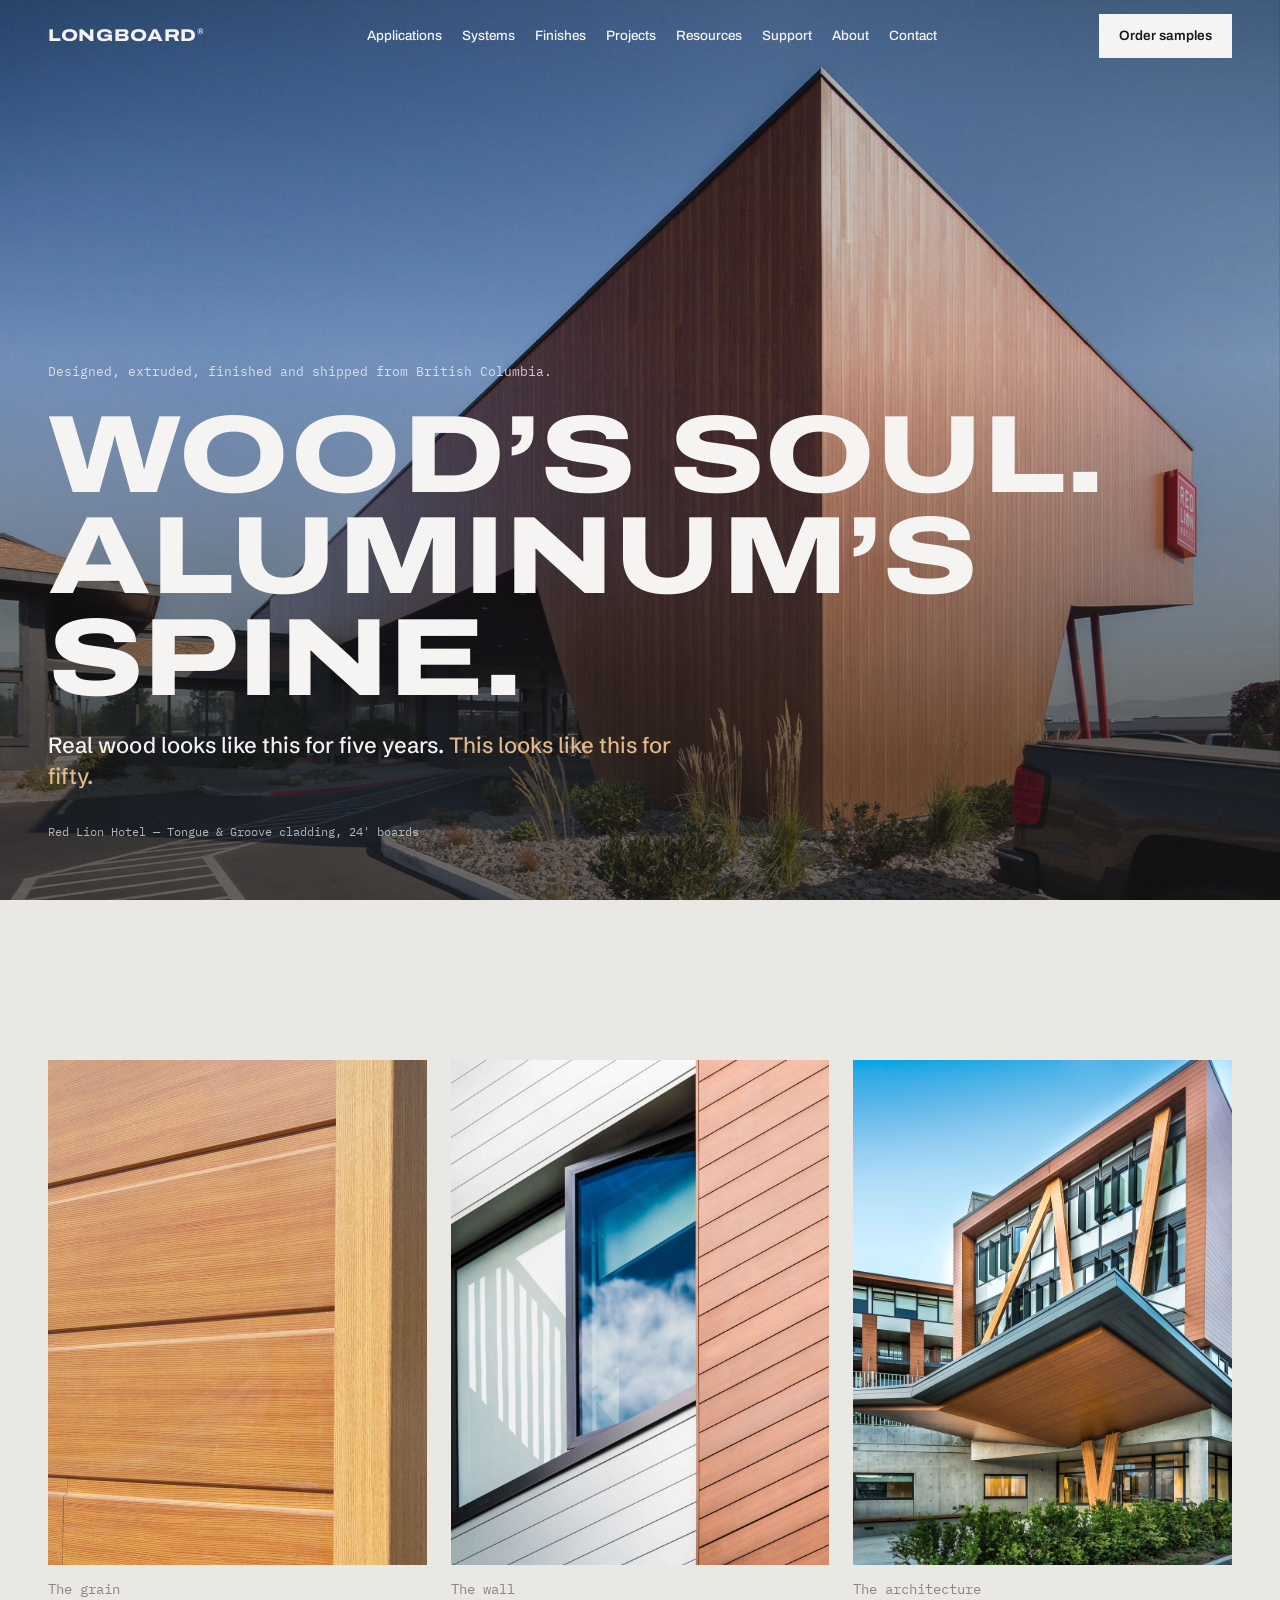
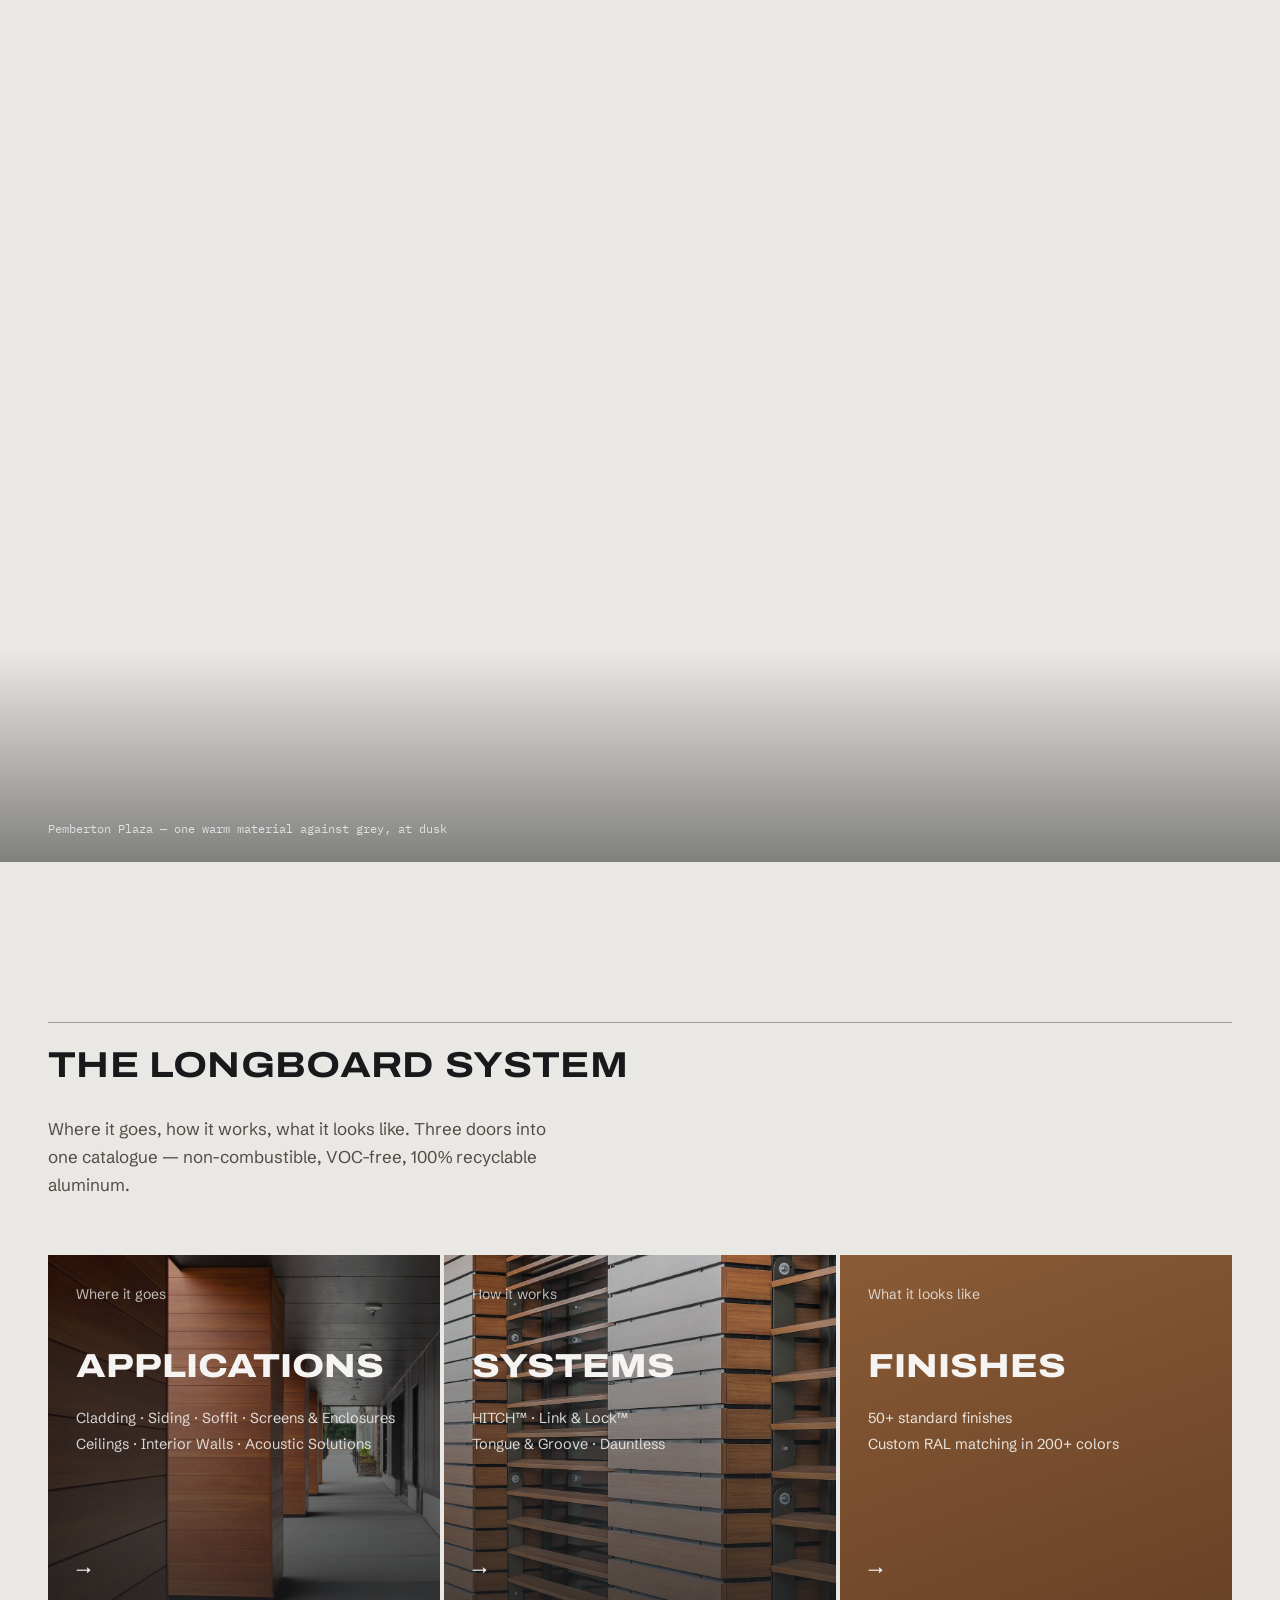
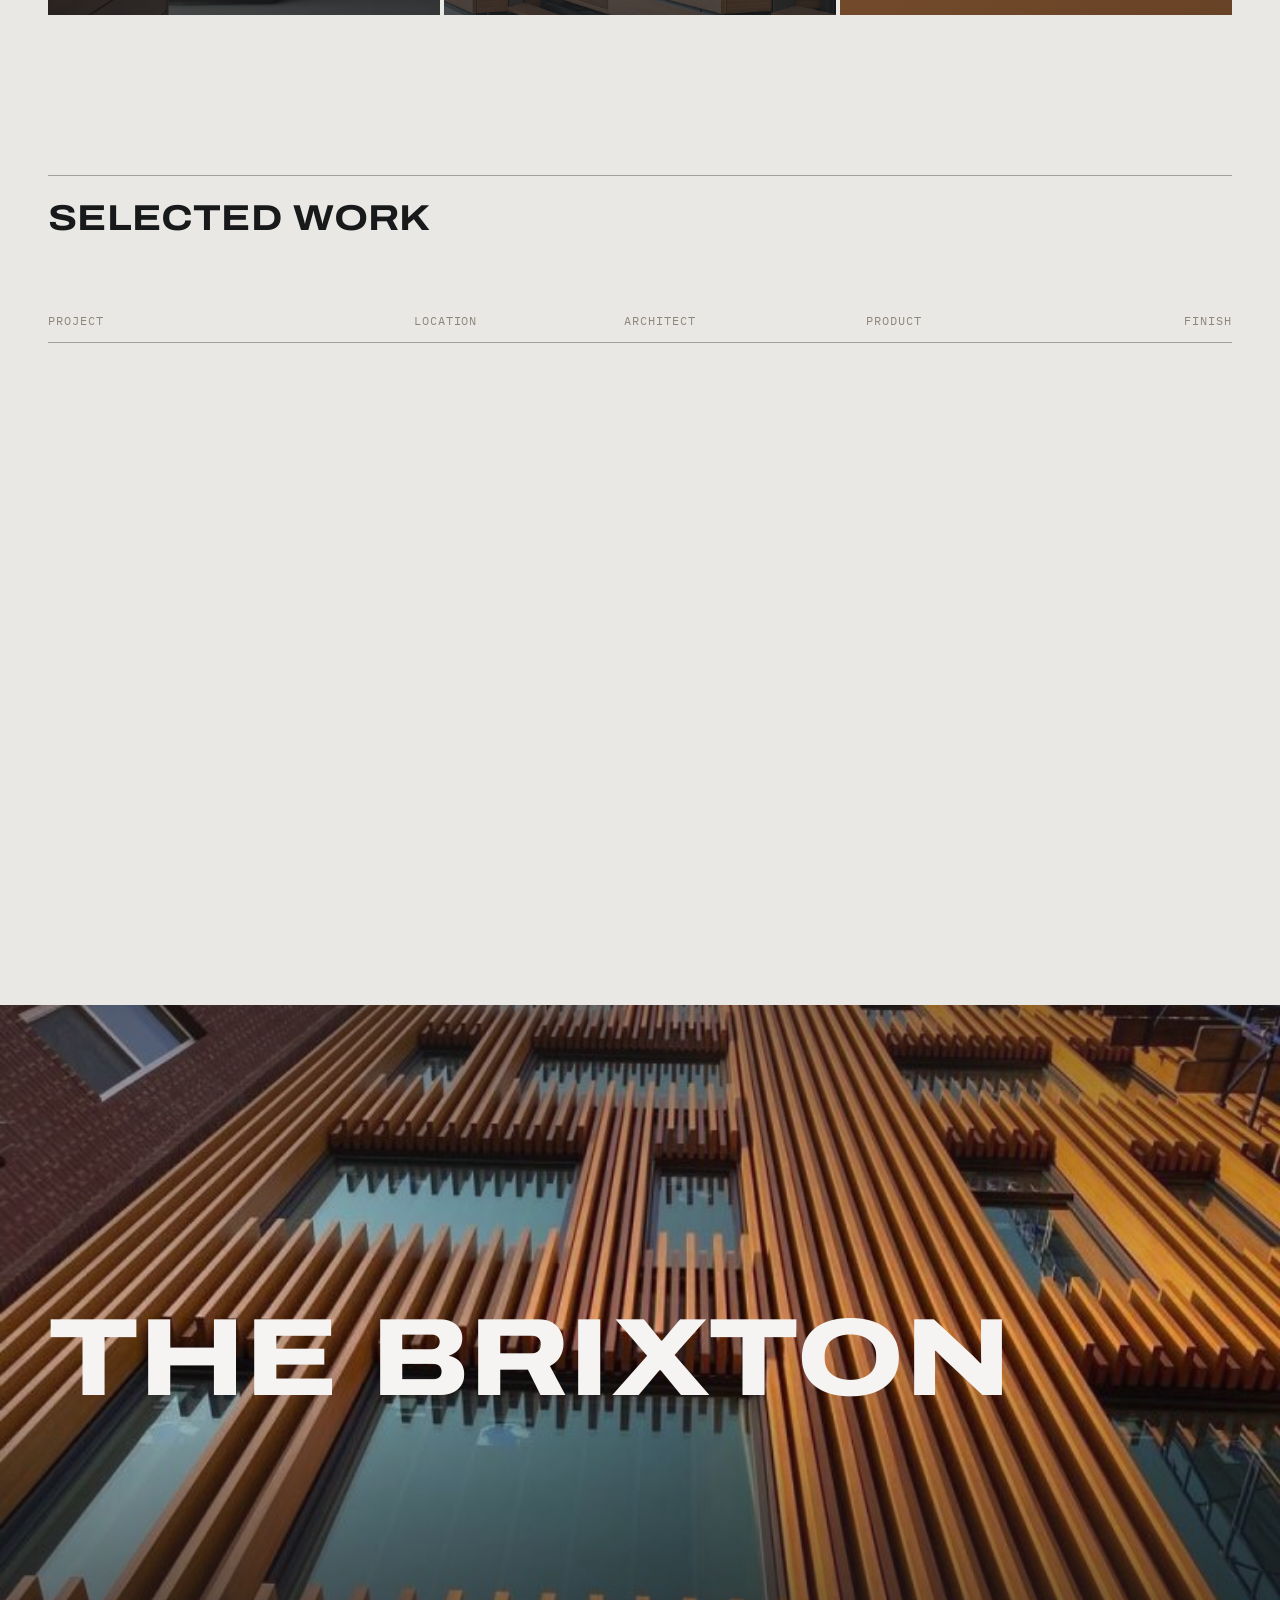
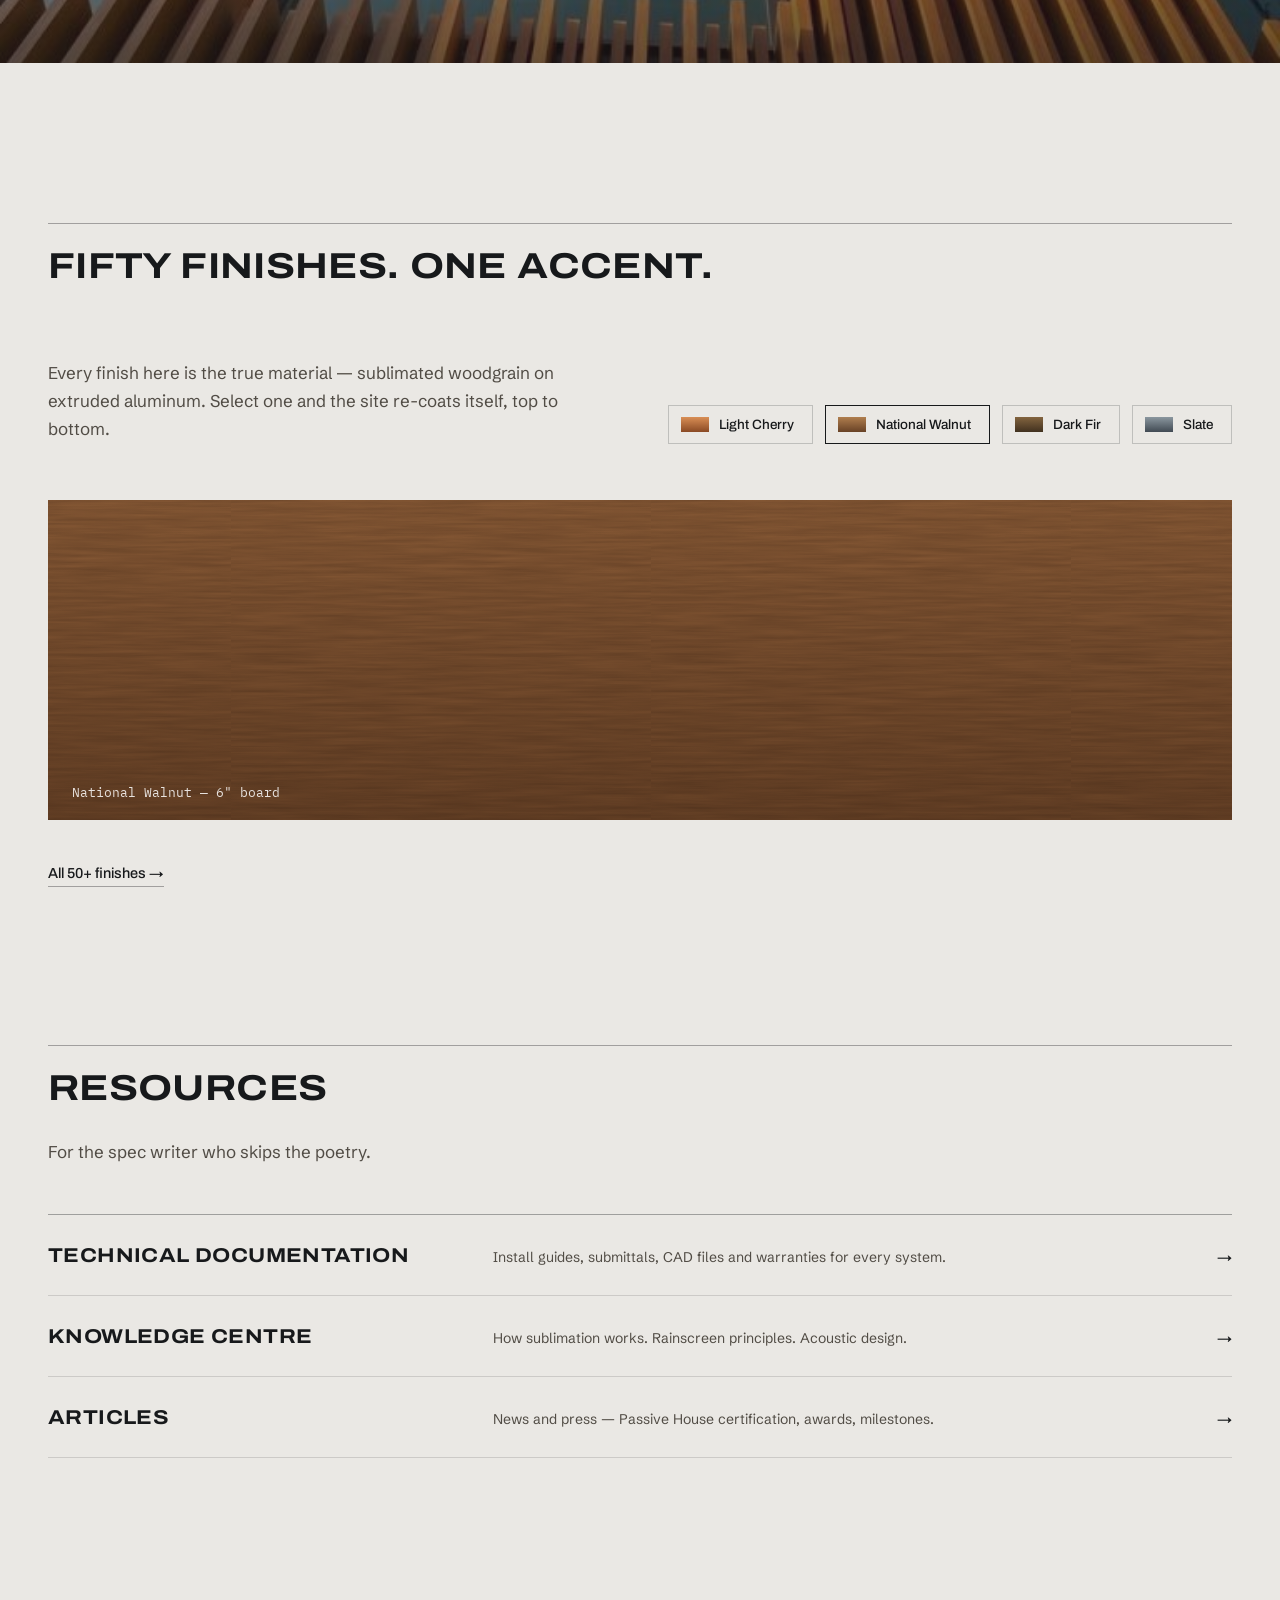
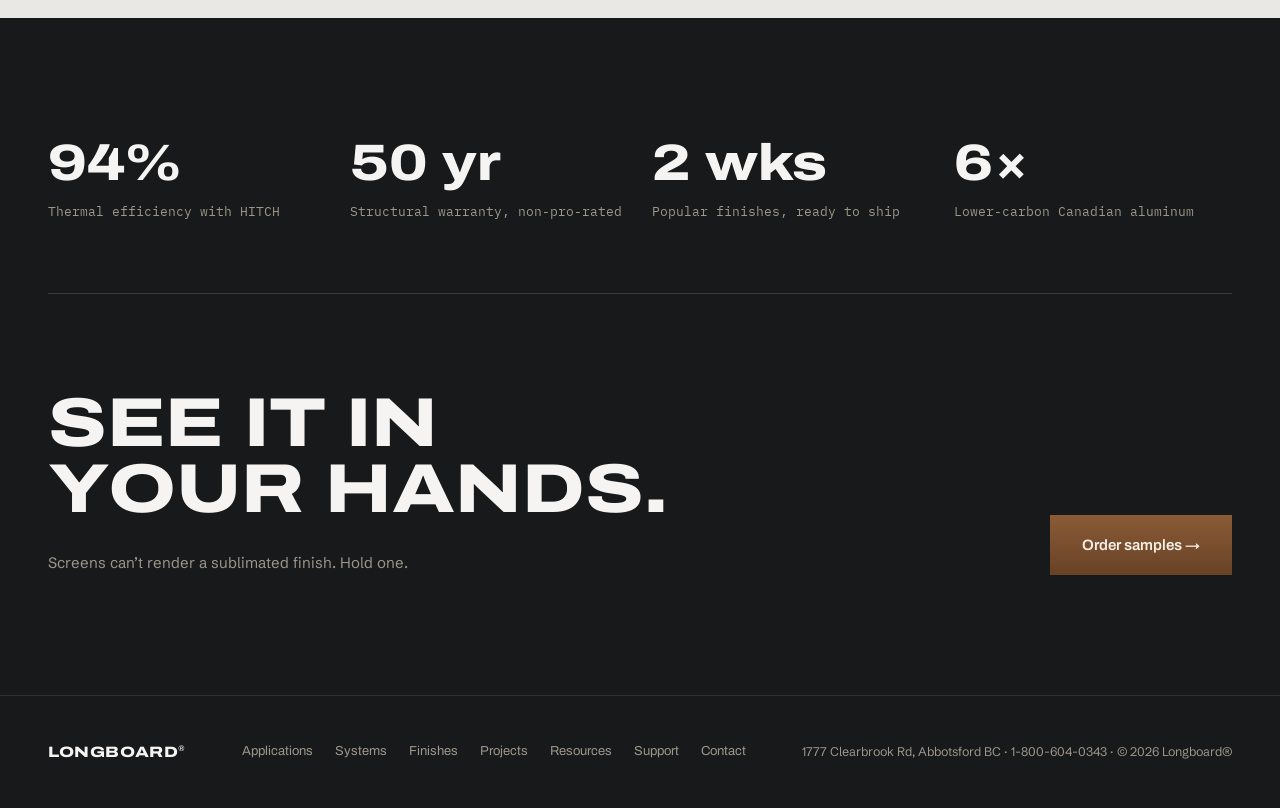
==== index.html @ 1a709c9d "Add files via upload" ====
<!DOCTYPE html>
<html lang="en" class="no-js" data-finish="walnut">
<head>
<meta charset="utf-8">
<meta name="viewport" content="width=device-width, initial-scale=1">
<title>Longboard® — Wood's Soul. Aluminum's Spine.</title>
<meta name="description" content="Extruded aluminum cladding, siding, soffit and ceilings with sublimated woodgrain finishes. Designed, extruded, finished and shipped from British Columbia.">
<link rel="icon" type="image/svg+xml" href="favicon.svg">
<meta property="og:title" content="Longboard® — Wood's Soul. Aluminum's Spine.">
<meta property="og:description" content="Extruded aluminum cladding, siding, soffit and ceilings with sublimated woodgrain finishes. Designed, extruded, finished and shipped from British Columbia.">
<meta property="og:type" content="website">
<link rel="preconnect" href="https://fonts.googleapis.com">
<link rel="preconnect" href="https://fonts.gstatic.com" crossorigin="anonymous">
<link href="https://fonts.googleapis.com/css2?family=Archivo:wdth,wght@62..125,100..900&family=IBM+Plex+Mono:wght@400&family=Schibsted+Grotesk:ital,wght@0,400;0,500;1,400&display=swap" rel="stylesheet">
<link rel="stylesheet" href="css/site.css">
<script src="js/site.js" defer></script>
<style>
  /* Home hero — the installation reveal: three courses wipe off like boards locking in */
  .hero-course { position: absolute; left: 0; right: 0; background: var(--primer); transform-origin: right center; }
  .hero-course:nth-child(1) { top: 0;     height: 33.5%; animation: lbCourse 0.9s cubic-bezier(0.65,0,0.35,1) 0.35s both; }
  .hero-course:nth-child(2) { top: 33.3%; height: 33.6%; animation: lbCourse 0.9s cubic-bezier(0.65,0,0.35,1) 0.49s both; }
  .hero-course:nth-child(3) { top: 66.6%; height: 33.6%; animation: lbCourse 0.9s cubic-bezier(0.65,0,0.35,1) 0.63s both; }
  .hero-line { display: block; overflow: hidden; padding-bottom: 0.05em; margin-bottom: -0.05em; }
  .hero-line > span { display: block; animation: lbLine 0.9s cubic-bezier(0.22,1,0.36,1) both; }
  .hero-fade { animation: lbFade 0.8s ease both; }
  .home-hero .hero-img { animation: lbZoom 2.4s cubic-bezier(0.22,1,0.36,1) 0.5s both; }
  @media (max-width: 480px) { .home-hero h1 { font-size: clamp(38px, 11.5vw, 52px) !important; } }
  .door {
    position: relative; display: flex; flex-direction: column; text-decoration: none;
    color: var(--paper); min-height: 300px; padding: 28px 28px 34px; overflow: hidden;
  }
  @media (min-width: 720px) { .door { min-height: 360px; } }
  .door img, .door .door-scrim { position: absolute; inset: 0; width: 100%; height: 100%; }
  .door img { object-fit: cover; z-index: -2; }
  .door .door-scrim { background: linear-gradient(180deg, rgba(23,25,27,0.25), rgba(23,25,27,0.78)); z-index: -1; }
  .door .door-title {
    margin-top: 44px; font-family: Archivo, sans-serif; font-variation-settings: "wdth" 120;
    font-weight: 800; font-size: clamp(26px, 2.6vw, 38px); text-transform: uppercase; line-height: 1;
  }
  .door .door-list { margin-top: 22px; font-size: 14.5px; line-height: 1.8; color: rgba(245,244,242,0.85); }
  .door .door-arrow { margin-top: auto; padding-top: 32px; font-family: Archivo, sans-serif; font-size: 15px; font-weight: 500; }
  .doors { display: grid; grid-template-columns: 1fr; gap: 4px; }
  @media (min-width: 900px) { .doors { grid-template-columns: 1fr 1fr 1fr; } }
</style>
</head>
<body>
<a class="skip-link" href="#main">Skip to content</a>

<header class="site-header">
  <div class="container">
    <a class="wordmark" href="index.html">Longboard<sup>®</sup></a>
    <nav class="site-nav" aria-label="Primary">
      <a href="applications.html">Applications</a>
      <a href="hitch.html">Systems</a>
      <a href="finishes.html">Finishes</a>
      <a href="projects.html">Projects</a>
      <a href="#resources">Resources</a>
      <a href="design-assist.html">Support</a>
      <a href="facility.html">About</a>
      <a href="#contact">Contact</a>
    </nav>
    <a class="header-cta" href="finishes.html#samples">Order samples</a>
    <button class="nav-toggle" aria-expanded="false" aria-controls="mobile-nav">Menu</button>
  </div>
</header>
<div class="mobile-nav" id="mobile-nav">
  <div class="mobile-nav-head">
    <span class="wordmark">Longboard<sup>®</sup></span>
    <button class="overlay-close">Close</button>
  </div>
  <nav aria-label="Mobile">
    <a href="applications.html">Applications</a>
    <a href="hitch.html">Systems</a>
    <a href="finishes.html">Finishes</a>
    <a href="projects.html">Projects</a>
    <a href="#resources">Resources</a>
    <a href="design-assist.html">Support</a>
    <a href="#contact">Contact</a>
    <a href="finishes.html#samples">Order samples</a>
  </nav>
</div>

<main id="main">

  <!-- HERO — the material is the landing experience -->
  <section class="page-hero page-hero--tall home-hero" aria-label="Introduction">
    <img class="hero-img" src="assets/hero-volume.jpg" alt="Woodgrain aluminum cladding wrapping a cantilevered building volume against a clear sky" fetchpriority="high">
    <div class="hero-scrim" aria-hidden="true"></div>
    <div aria-hidden="true"><div class="hero-course"></div><div class="hero-course"></div><div class="hero-course"></div></div>
    <!-- installation reveal v2 — seam flashes at the seat moments (LB-CD 2.0/04, adopted) -->
    <div aria-hidden="true"><div class="hero-flash"></div><div class="hero-flash"></div><div class="hero-flash"></div></div>
    <div class="container">
      <span class="hero-eyebrow hero-fade" style="animation-delay: 1.3s;">Designed, extruded, finished and shipped from British Columbia.</span>
      <h1 class="display" style="font-size: clamp(52px, 8.6vw, 150px);">
        <span class="hero-line"><span style="animation-delay: 0.9s;">Wood&rsquo;s soul.</span></span>
        <span class="hero-line"><span style="animation-delay: 1.04s;">Aluminum&rsquo;s spine.</span></span>
      </h1>
      <p class="hero-dek hero-fade" style="animation-delay: 1.2s;">Real wood looks like this for five years. <span style="color: #e2b98a;">This looks like this for fifty.</span></p>
      <div class="hero-fade" style="margin-top: 26px; animation-delay: 1.5s;">
        <span class="spec" style="color: rgba(245,244,242,0.7);">Red Lion Hotel — Tongue &amp; Groove cladding, 24' boards</span>
      </div>
    </div>
  </section>

  <!-- THREE DISTANCES -->
  <section class="container" style="padding-top: var(--section-y); padding-bottom: var(--section-y);" aria-label="The product at three distances">
    <div class="grid-3">
      <figure data-reveal style="margin: 0;">
        <div style="aspect-ratio: 3 / 4; overflow: hidden;">
          <img data-zoom src="assets/macro-siding.jpg" alt="Close view of woodgrain aluminum boards meeting at a corner" loading="lazy" style="width: 100%; height: 100%; object-fit: cover;">
        </div>
        <figcaption class="spec" style="margin-top: 14px; font-size: 13.5px;">The grain</figcaption>
      </figure>
      <figure data-reveal style="margin: 0;">
        <div style="aspect-ratio: 3 / 4; overflow: hidden;">
          <img data-zoom src="assets/wall-window.jpg" alt="Woodgrain panel beside a corner window reflecting sky" loading="lazy" style="width: 100%; height: 100%; object-fit: cover;">
        </div>
        <figcaption class="spec" style="margin-top: 14px; font-size: 13.5px;">The wall</figcaption>
      </figure>
      <figure data-reveal style="margin: 0;">
        <div style="aspect-ratio: 3 / 4; overflow: hidden;">
          <img data-zoom src="assets/canopy.jpg" alt="Civic building with woodgrain soffit canopy and V-columns at dusk" loading="lazy" style="width: 100%; height: 100%; object-fit: cover;">
        </div>
        <figcaption class="spec" style="margin-top: 14px; font-size: 13.5px;">The architecture</figcaption>
      </figure>
    </div>
  </section>

  <!-- BREATHING ROOM -->
  <section style="position: relative; height: 78vh; min-height: 440px; overflow: hidden;" aria-label="Pemberton Plaza at dusk">
    <img data-reveal data-zoom src="assets/pemberton-dusk.jpg" alt="Woodgrain aluminum siding and privacy screens glowing warm at dusk against a grey building" loading="lazy" style="position: absolute; inset: 0; width: 100%; height: 100%; object-fit: cover;">
    <div aria-hidden="true" style="position: absolute; inset: 0; background: linear-gradient(0deg, rgba(23,25,27,0.5), rgba(23,25,27,0) 30%);"></div>
    <span class="spec" style="position: absolute; left: var(--pad-x); bottom: 24px; color: rgba(245,244,242,0.8);">Pemberton Plaza — one warm material against grey, at dusk</span>
  </section>

  <!-- THE LONGBOARD SYSTEM -->
  <section id="system" class="container section" aria-labelledby="system-h">
    <div class="section-title" data-reveal>
      <h2 id="system-h" class="h-section">The Longboard System</h2>
    </div>
    <p class="lede" data-reveal style="margin-bottom: 56px;">Where it goes, how it works, what it looks like. Three doors into one catalogue — non-combustible, VOC-free, 100% recyclable aluminum.</p>
    <div class="doors">
      <a class="door" data-reveal href="applications.html">
        <img src="assets/linq-corridor.jpg" alt="" loading="lazy">
        <div class="door-scrim" aria-hidden="true"></div>
        <span style="font-size: 14px; color: rgba(245,244,242,0.75);">Where it goes</span>
        <span class="door-title">Applications</span>
        <span class="door-list">Cladding · Siding · Soffit · Screens &amp; Enclosures<br>Ceilings · Interior Walls · Acoustic Solutions</span>
        <span class="door-arrow" aria-hidden="true">→</span>
      </a>
      <a class="door" data-reveal href="hitch.html">
        <img src="assets/privacy-beams.jpg" alt="" loading="lazy">
        <div class="door-scrim" aria-hidden="true"></div>
        <span style="font-size: 14px; color: rgba(245,244,242,0.75);">How it works</span>
        <span class="door-title">Systems</span>
        <span class="door-list">HITCH™ · Link &amp; Lock™<br>Tongue &amp; Groove · Dauntless</span>
        <span class="door-arrow" aria-hidden="true">→</span>
      </a>
      <a class="door sublimate" data-reveal href="finishes.html" style="background: none;">
        <span class="grain-live" aria-hidden="true" style="position: absolute; inset: 0; z-index: -1; background: linear-gradient(160deg, var(--finish), var(--finish-deep)); transition: background 0.5s;"></span>
        <span style="font-size: 14px; color: rgba(245,244,242,0.8);">What it looks like</span>
        <span class="door-title">Finishes</span>
        <span class="door-list" style="color: rgba(245,244,242,0.9);">50+ standard finishes<br>Custom RAL matching in 200+ colors</span>
        <span class="door-arrow" aria-hidden="true">→</span>
      </a>
    </div>
  </section>

  <!-- PROJECT INDEX -->
  <section id="projects" class="container" style="padding-bottom: var(--section-y);" aria-labelledby="projects-h">
    <div class="section-title section-title--roomy" data-reveal>
      <h2 id="projects-h" class="h-section">Selected work</h2>
    </div>

    <div data-index style="position: relative;">
      <div class="index-head" aria-hidden="true">
        <span>Project</span><span>Location</span><span>Architect</span><span>Product</span><span class="cell-end">Finish</span>
      </div>

      <a class="index-row" data-reveal href="case-alberni.html" data-img="assets/alberni-dusk.jpg">
        <span class="h-index" style="font-size: clamp(18px, 1.8vw, 22px);">The Alberni Tower</span>
        <span class="cell" data-label="Location">Vancouver, BC</span>
        <span class="cell" data-label="Architect">Kengo Kuma &amp; Associates</span>
        <span class="cell" data-label="Product">Custom extrusion</span>
        <span class="cell cell-end" data-label="Finish">National Walnut</span>
      </a>
      <a class="index-row" data-reveal href="projects.html" data-img="assets/canopy.jpg">
        <span class="h-index" style="font-size: clamp(18px, 1.8vw, 22px);">Marine Gateway Pavilion</span>
        <span class="cell" data-label="Location">Richmond, BC</span>
        <span class="cell" data-label="Architect">Perkins&amp;Will</span>
        <span class="cell" data-label="Product">4" V-Groove soffit</span>
        <span class="cell cell-end" data-label="Finish">Light Cherry</span>
      </a>
      <a class="index-row" data-reveal href="projects.html" data-img="assets/wall-window.jpg">
        <span class="h-index" style="font-size: clamp(18px, 1.8vw, 22px);">Point Grey Residence</span>
        <span class="cell" data-label="Location">Vancouver, BC</span>
        <span class="cell" data-label="Architect">Battersby Howat</span>
        <span class="cell" data-label="Product">6" Smooth siding</span>
        <span class="cell cell-end" data-label="Finish">Dark Fir</span>
      </a>
      <a class="index-row" data-reveal href="projects.html" data-img="assets/fins.jpg">
        <span class="h-index" style="font-size: clamp(18px, 1.8vw, 22px);">The Brixton</span>
        <span class="cell" data-label="Location">Toronto, ON</span>
        <span class="cell" data-label="Architect">Studio JCI</span>
        <span class="cell" data-label="Product">Link &amp; Lock™ fins</span>
        <span class="cell cell-end" data-label="Finish">Light Cherry</span>
      </a>
      <a class="index-row" data-reveal href="projects.html" data-img="assets/baffles.jpg">
        <span class="h-index" style="font-size: clamp(18px, 1.8vw, 22px);">Senákw Phase 1</span>
        <span class="cell" data-label="Location">Vancouver, BC</span>
        <span class="cell" data-label="Architect">Revery Architecture</span>
        <span class="cell" data-label="Product">6" V-Groove soffit</span>
        <span class="cell cell-end" data-label="Finish">National Walnut</span>
      </a>

      <img class="index-preview" src="assets/alberni-dusk.jpg" alt="" aria-hidden="true">
    </div>

    <div data-reveal style="margin-top: 40px;">
      <a class="link-rule" href="projects.html">All projects →</a>
    </div>
  </section>

  <!-- CINEMATIC BAND — The Brixton -->
  <section class="band-dark" style="position: relative; overflow: hidden;" aria-label="The Brixton, Toronto">
    <img src="assets/fins.jpg" alt="Vertical woodgrain aluminum fins climbing a facade, lit by evening sun" loading="lazy" style="position: absolute; inset: 0; width: 100%; height: 100%; object-fit: cover; object-position: 50% 30%;">
    <div aria-hidden="true" style="position: absolute; inset: 0; background: linear-gradient(180deg, rgba(23,25,27,0.45), rgba(23,25,27,0.1) 50%, rgba(23,25,27,0.65));"></div>
    <div class="container" style="position: relative; padding-top: 28vh; padding-bottom: 28vh; color: var(--paper);">
      <span class="spec" data-reveal style="display: block; font-size: 14px; color: rgba(245,244,242,0.75); margin-bottom: 28px;">Toronto — Link &amp; Lock™ fins in Light Cherry</span>
      <p class="display" data-reveal style="font-variation-settings: 'wdth' 122; font-size: clamp(48px, 8.6vw, 132px); line-height: 0.94; margin: 0;">The Brixton</p>
    </div>
  </section>

  <!-- FINISHES -->
  <section id="finishes" class="container section" aria-labelledby="finishes-h">
    <div class="section-title section-title--roomy" data-reveal>
      <h2 id="finishes-h" class="h-section">Fifty finishes. One accent.</h2>
    </div>
    <div style="display: flex; justify-content: space-between; align-items: flex-end; gap: var(--board); flex-wrap: wrap; margin-bottom: 56px;">
      <p class="lede" data-reveal>Every finish here is the true material — sublimated woodgrain on extruded aluminum. Select one and the site re-coats itself, top to bottom.</p>
      <div class="finish-switcher" data-reveal role="group" aria-label="Finish switcher">
        <button class="finish-btn" data-finish-key="cherry" aria-pressed="false"><span class="swatch" style="background: linear-gradient(#d98e55, #8a4a24);"></span><span>Light Cherry</span></button>
        <button class="finish-btn" data-finish-key="walnut" aria-pressed="true"><span class="swatch" style="background: linear-gradient(#b07e4e, #684226);"></span><span>National Walnut</span></button>
        <button class="finish-btn" data-finish-key="fir" aria-pressed="false"><span class="swatch" style="background: linear-gradient(#83643f, #41311f);"></span><span>Dark Fir</span></button>
        <button class="finish-btn" data-finish-key="slate" aria-pressed="false"><span class="swatch" style="background: linear-gradient(#8b979f, #414a53);"></span><span>Slate</span></button>
      </div>
    </div>
    <div class="sublimate" data-reveal style="position: relative; height: 320px; overflow: hidden;">
      <div class="grain grain-live" style="position: absolute; inset: 0; --g1: var(--finish); --g2: var(--finish-deep);"></div>
      <div class="sweep" aria-hidden="true"></div>
      <span class="spec" style="position: absolute; left: 24px; bottom: 18px; font-size: 12.5px; color: rgba(255,255,255,0.85); z-index: 2;"><span data-active-finish-name>National Walnut</span> — 6" board</span>
    </div>
    <div data-reveal style="margin-top: 40px;">
      <a class="link-rule" href="finishes.html">All 50+ finishes →</a>
    </div>
  </section>

  <!-- RESOURCE HUB -->
  <section id="resources" class="container" style="padding-bottom: var(--section-y);" aria-labelledby="resources-h">
    <div class="section-title" data-reveal>
      <h2 id="resources-h" class="h-section">Resources</h2>
    </div>
    <p class="lede" data-reveal style="margin-bottom: 48px;">For the spec writer who skips the poetry.</p>

    <a class="resource-row" data-reveal href="hitch.html#documents">
      <span class="h-index" style="font-size: 20px;">Technical Documentation</span>
      <span class="rr-desc">Install guides, submittals, CAD files and warranties for every system.</span>
      <span class="rr-arrow" aria-hidden="true">→</span>
    </a>
    <a class="resource-row" data-reveal href="finishes.html#resources-finishes">
      <span class="h-index" style="font-size: 20px;">Knowledge Centre</span>
      <span class="rr-desc">How sublimation works. Rainscreen principles. Acoustic design.</span>
      <span class="rr-arrow" aria-hidden="true">→</span>
    </a>
    <a class="resource-row" data-reveal href="#contact">
      <span class="h-index" style="font-size: 20px;">Articles</span>
      <span class="rr-desc">News and press — Passive House certification, awards, milestones.</span>
      <span class="rr-arrow" aria-hidden="true">→</span>
    </a>
  </section>

  <!-- PROOF + CONTACT -->
  <section id="contact" class="band-dark" aria-labelledby="contact-h">
    <div class="container" style="padding-top: 120px; padding-bottom: 120px;">
      <div class="stat-grid">
        <div class="stat" data-reveal><div class="spec-num">94%</div><p>Thermal efficiency with HITCH</p></div>
        <div class="stat" data-reveal><div class="spec-num">50 yr</div><p>Structural warranty, non-pro-rated</p></div>
        <div class="stat" data-reveal><div class="spec-num">2 wks</div><p>Popular finishes, ready to ship</p></div>
        <div class="stat" data-reveal><div class="spec-num">6×</div><p>Lower-carbon Canadian aluminum</p></div>
      </div>
      <div style="display: flex; justify-content: space-between; align-items: flex-end; gap: var(--board); flex-wrap: wrap; padding-top: 96px;">
        <div data-reveal>
          <h2 id="contact-h" class="display" style="font-variation-settings: 'wdth' 122; font-size: clamp(36px, 5.4vw, 84px); line-height: 0.96;">See it in<br>your hands.</h2>
          <p style="margin: 28px 0 0; font-size: 15px; color: var(--paper-faint);">Screens can&rsquo;t render a sublimated finish. Hold one.</p>
        </div>
        <a class="btn btn-finish" data-reveal href="finishes.html#samples">Order samples →</a>
      </div>
    </div>
  </section>
</main>

<footer class="site-footer">
  <div class="container">
    <span class="wordmark" style="font-size: 15px; color: var(--paper);">Longboard<sup>®</sup></span>
    <nav aria-label="Footer">
      <a href="applications.html">Applications</a>
      <a href="hitch.html">Systems</a>
      <a href="finishes.html">Finishes</a>
      <a href="projects.html">Projects</a>
      <a href="index.html#resources">Resources</a>
      <a href="design-assist.html">Support</a>
      <a href="index.html#contact">Contact</a>
    </nav>
    <span class="foot-legal">1777 Clearbrook Rd, Abbotsford BC · 1-800-604-0343 · © 2026 Longboard®</span>
  </div>
</footer>
</body>
</html>
---- css/site.css ----
/* ============================================================
   LONGBOARD — shared stylesheet · LB-FB 1.0 production build
   Token language: LB-DS 1.0 via Homepage v5 (reference impl.)
   Rules: seams not shadows · border-radius 0 · 48px board module
   Two families: Archivo (display) + Schibsted Grotesk (text)
   Accent: --finish / --finish-deep, driven by [data-finish]
   ============================================================ */

:root {
  --primer: #EAE8E4;
  --ink: #17191B;
  --ink-soft: #514c45;
  --ink-faint: #8d867c;
  --paper: #F5F4F2;
  --paper-soft: rgba(245, 244, 242, 0.8);
  --paper-faint: #9d968b;
  --rule: rgba(23, 25, 27, 0.35);
  --rule-light: rgba(23, 25, 27, 0.14);
  --rule-paper: rgba(245, 244, 242, 0.15);
  --finish: #8a5b36;
  --finish-deep: #684226;
  --finish-glow: #b07e4e;
  /* board module */
  --board: 48px;
  --half: 24px;
  --quarter: 12px;
  --gutter: 24px;
  --pad-x: 20px;
  --section-y: 96px;
}
@media (min-width: 720px)  { :root { --pad-x: 32px; --section-y: 120px; } }
@media (min-width: 1024px) { :root { --pad-x: 48px; --section-y: 160px; } }

[data-finish="cherry"] { --finish: #b06438; --finish-deep: #8a4a24; --finish-glow: #d98e55; }
[data-finish="walnut"] { --finish: #8a5b36; --finish-deep: #684226; --finish-glow: #b07e4e; }
[data-finish="fir"]    { --finish: #5d4630; --finish-deep: #41311f; --finish-glow: #83643f; }
[data-finish="slate"]  { --finish: #5b6670; --finish-deep: #414a53; --finish-glow: #8b979f; }

/* ---------- base ---------- */
* { box-sizing: border-box; }
html { scroll-behavior: smooth; }
body {
  margin: 0; min-width: 320px;
  background: var(--primer); color: var(--ink);
  font-family: "Schibsted Grotesk", sans-serif;
  font-size: 16px; line-height: 1.6;
  -webkit-font-smoothing: antialiased;
}
::selection { background: var(--finish); color: #f6efe6; }
a { color: inherit; }
a:hover { color: var(--finish); }
img { display: block; }

/* a11y: visible focus everywhere, drawn as a seam, not a glow */
:focus { outline: none; }
:focus-visible { outline: 2px solid var(--finish); outline-offset: 3px; }
.on-dark :focus-visible, .band-dark :focus-visible { outline-color: var(--finish-glow); }
.skip-link {
  position: absolute; left: -9999px; top: 0; z-index: 100;
  background: var(--ink); color: var(--paper);
  font-family: Archivo, sans-serif; font-size: 14px; padding: 12px 20px; text-decoration: none;
}
.skip-link:focus { left: 0; color: var(--paper); }

/* ---------- type roles ---------- */
.display {
  font-family: Archivo, sans-serif;
  font-variation-settings: "wdth" 125;
  font-weight: 800; text-transform: uppercase;
  line-height: 0.92; letter-spacing: 0.002em; margin: 0;
}
.h-section {
  font-family: Archivo, sans-serif;
  font-variation-settings: "wdth" 118;
  font-weight: 700; text-transform: uppercase;
  font-size: clamp(24px, 3vw, 36px); letter-spacing: 0.01em; margin: 0;
}
.h-index {
  font-family: Archivo, sans-serif;
  font-variation-settings: "wdth" 114;
  font-weight: 700; text-transform: uppercase;
  font-size: clamp(17px, 1.6vw, 22px); letter-spacing: 0.02em;
}
/* the mono layer — LB-CD 2.0 exploration 01, adopted with conditions:
   IBM Plex Mono 400 (GT America Mono stand-in), DATA ONLY — index cells,
   specs, eyebrows, captions, chips, column heads, calculator outputs.
   Never headlines, never body, never buttons-as-CTAs. One weight, 13px ceiling. */
.eyebrow { font-family: "IBM Plex Mono", monospace; font-size: 13px; color: var(--ink-faint); }
.lede { font-size: 17px; line-height: 1.65; color: var(--ink-soft); max-width: 52ch; margin: 0; }
.spec { font-family: "IBM Plex Mono", monospace; font-size: 12px; color: var(--ink-faint); }
.spec-num {
  font-family: Archivo, sans-serif;
  font-variation-settings: "wdth" 120;
  font-weight: 800; line-height: 1;
}

/* ---------- layout ---------- */
.container { max-width: 1440px; margin: 0 auto; padding-left: var(--pad-x); padding-right: var(--pad-x); }
.section { padding-top: var(--section-y); padding-bottom: var(--section-y); }
.section-title { border-top: 1px solid var(--rule); padding-top: 14px; margin-bottom: 20px; }
.section-title--roomy { margin-bottom: var(--board); }
@media (min-width: 1024px) { .section-title--roomy { margin-bottom: 64px; } }

.grid-3 { display: grid; grid-template-columns: 1fr; gap: var(--gutter); align-items: start; }
@media (min-width: 720px) { .grid-3 { grid-template-columns: 1fr 1fr 1fr; } }
.grid-2 { display: grid; grid-template-columns: 1fr; gap: var(--gutter); align-items: start; }
@media (min-width: 900px) { .grid-2 { grid-template-columns: 1fr 1fr; } }

/* ---------- header ---------- */
.site-header {
  position: fixed; top: 0; left: 0; right: 0; z-index: 50;
  background: transparent; border-bottom: 1px solid transparent;
  transition: background 0.4s, border-color 0.4s;
}
.site-header .container {
  padding-top: 14px; padding-bottom: 14px; min-height: 44px;
  display: flex; align-items: center; justify-content: space-between; gap: 20px;
}
.wordmark {
  font-family: Archivo, sans-serif; font-variation-settings: "wdth" 125;
  font-weight: 800; font-size: 17px; letter-spacing: 0.04em; text-transform: uppercase;
  text-decoration: none; white-space: nowrap; transition: color 0.4s;
}
.wordmark sup { font-size: 8px; font-weight: 500; }
.site-nav { display: none; }
.site-nav a {
  text-decoration: none; padding: 6px 0;
  font-family: Archivo, sans-serif; font-size: 13.5px; font-weight: 500;
  transition: color 0.4s;
}
.site-nav a[aria-current="page"] { border-bottom: 1px solid currentColor; }
.header-cta {
  display: none;
  font-family: Archivo, sans-serif; font-size: 13.5px; font-weight: 600;
  text-decoration: none; padding: 11px 20px; white-space: nowrap;
  transition: background 0.4s, color 0.4s;
}
.nav-toggle {
  appearance: none; background: transparent; border: 1px solid currentColor;
  font-family: Archivo, sans-serif; font-size: 12.5px; font-weight: 600;
  text-transform: uppercase; letter-spacing: 0.06em;
  padding: 9px 16px; cursor: pointer; transition: color 0.4s;
}
@media (min-width: 1100px) {
  .site-nav { display: flex; gap: 8px 20px; flex-wrap: wrap; }
  .header-cta { display: inline-block; }
  .nav-toggle { display: none; }
}
/* header states — .is-solid toggled on scroll; pages without a dark hero start solid */
.site-header, .site-header .wordmark, .site-header .site-nav a, .site-header .nav-toggle { color: var(--paper); }
.site-header .header-cta { background: var(--paper); color: var(--ink); }
.site-header.is-solid {
  background: rgba(234, 232, 228, 0.92);
  -webkit-backdrop-filter: blur(10px); backdrop-filter: blur(10px);
  border-bottom-color: rgba(23, 25, 27, 0.12);
}
.site-header.is-solid .wordmark, .site-header.is-solid .site-nav a, .site-header.is-solid .nav-toggle { color: var(--ink); }
.site-header.is-solid .header-cta { background: var(--ink); color: var(--primer); }

.mobile-nav {
  position: fixed; inset: 0; z-index: 60; background: var(--ink); color: var(--paper);
  display: none; flex-direction: column; padding: 24px var(--pad-x);
}
.mobile-nav.is-open { display: flex; }
.mobile-nav .mobile-nav-head { display: flex; justify-content: space-between; align-items: center; }
.mobile-nav a {
  color: var(--paper); text-decoration: none;
  font-family: Archivo, sans-serif; font-variation-settings: "wdth" 118;
  font-weight: 700; font-size: clamp(26px, 7vw, 40px); text-transform: uppercase;
  padding: 14px 0; border-bottom: 1px solid var(--rule-paper);
}
.mobile-nav nav { margin-top: 32px; display: flex; flex-direction: column; overflow-y: auto; }

/* ---------- buttons / CTA system ---------- */
.btn {
  display: inline-block; text-decoration: none; cursor: pointer; text-align: center;
  font-family: Archivo, sans-serif; font-size: 15px; font-weight: 600;
  padding: 18px 32px; border: none; appearance: none;
}
.btn-finish { color: #f6efe6; background: linear-gradient(180deg, var(--finish), var(--finish-deep)); }
.btn-finish:hover { color: #ffffff; }
.btn-ink { color: var(--primer); background: var(--ink); }
.btn-ink:hover { color: var(--primer); background: #26292d; }
.btn-ghost { color: var(--ink); background: transparent; border: 1px solid var(--rule); }
.btn-ghost:hover { border-color: var(--ink); color: var(--ink); }
.link-rule {
  font-family: Archivo, sans-serif; font-size: 14.5px; font-weight: 500;
  text-decoration: none; border-bottom: 1px solid var(--rule);
  padding-bottom: 5px; transition: border-color 0.3s;
}
.link-rule:hover { border-bottom-color: var(--finish); }

/* ---------- index / table rows ---------- */
.index-head, .index-row { display: grid; gap: 12px var(--gutter); align-items: baseline; }
@media (min-width: 900px) {
  .index-head, .index-row { grid-template-columns: var(--cols, 2.2fr 1.2fr 1.4fr 1.2fr 1fr); }
}
.index-head {
  padding: 0 0 12px; border-bottom: 1px solid var(--rule);
  font-family: "IBM Plex Mono", monospace; font-size: 11.5px;
  text-transform: uppercase; letter-spacing: 0.08em; color: var(--ink-faint);
}
.index-row {
  padding: 22px 0; border-bottom: 1px solid var(--rule-light);
  text-decoration: none; color: var(--ink); transition: background 0.3s;
}
a.index-row:hover, a.index-row:focus-visible { background: rgba(23, 25, 27, 0.04); color: var(--ink); }
.index-row .cell { font-family: "IBM Plex Mono", monospace; font-size: 12.5px; letter-spacing: 0; color: var(--ink-soft); }
.index-row .cell-end, .index-head .cell-end { text-align: right; }
/* mobile: rows collapse to stacked spec blocks; heads hide */
@media (max-width: 899px) {
  .index-head { display: none; }
  .index-row { grid-template-columns: 1fr 1fr; }
  .index-row .h-index { grid-column: 1 / -1; }
  .index-row .cell-end, .index-head .cell-end { text-align: left; }
  .index-row .cell::before {
    content: attr(data-label); display: block;
    font-size: 11px; letter-spacing: 0.08em; text-transform: uppercase; color: var(--ink-faint);
  }
}

/* hover preview image (desktop pointer devices only) */
.index-preview {
  position: fixed; left: 0; top: 0; width: 300px; height: 380px;
  object-fit: cover; pointer-events: none; opacity: 0; z-index: 40;
  transition: opacity 0.3s; will-change: transform;
}
@media (hover: none), (max-width: 899px) { .index-preview { display: none; } }

/* ---------- tabs (spec tabs) ---------- */
.tabs { border-top: 1px solid var(--rule); }
.tablist { display: flex; flex-wrap: wrap; gap: 0; border-bottom: 1px solid var(--rule); }
.tab {
  appearance: none; background: transparent; border: none; cursor: pointer;
  font-family: Archivo, sans-serif; font-size: 13.5px; font-weight: 600;
  text-transform: uppercase; letter-spacing: 0.05em; color: var(--ink-faint);
  padding: 16px 18px; border-bottom: 2px solid transparent; margin-bottom: -1px;
}
.tab:hover { color: var(--ink); }
.tab[aria-selected="true"] { color: var(--ink); border-bottom-color: var(--finish); }
.tabpanel { padding: var(--board) 0 0; }
.tabpanel[hidden] { display: none; }

/* ---------- filters / chips ---------- */
.filter-group { display: flex; flex-wrap: wrap; gap: 8px; align-items: center; }
.filter-label {
  font-family: "IBM Plex Mono", monospace; font-size: 11.5px; letter-spacing: 0.08em;
  text-transform: uppercase; color: var(--ink-faint); margin-right: 6px; min-width: 88px;
}
.chip {
  appearance: none; cursor: pointer; background: transparent;
  font-family: "IBM Plex Mono", monospace; font-size: 12px; font-weight: 400;
  letter-spacing: 0.01em; color: var(--ink);
  padding: 8px 14px; border: 1px solid rgba(23, 25, 27, 0.2);
  transition: border-color 0.25s, background 0.25s, color 0.25s;
}
.chip:hover { border-color: var(--ink); }
.chip[aria-pressed="true"] { background: var(--ink); border-color: var(--ink); color: var(--primer); }
.chip-toggle[aria-pressed="true"] { background: linear-gradient(180deg, var(--finish), var(--finish-deep)); border-color: transparent; color: #f6efe6; }

/* finish switcher (global accent) */
.finish-switcher { display: flex; flex-wrap: wrap; gap: 12px; }
.finish-btn {
  appearance: none; cursor: pointer; display: flex; align-items: center; gap: 10px;
  padding: 11px 18px 11px 12px; background: transparent; white-space: nowrap;
  font-family: Archivo, sans-serif; font-size: 13.5px; font-weight: 500; color: var(--ink);
  border: 1px solid rgba(23, 25, 27, 0.2); transition: border-color 0.25s;
}
.finish-btn:hover { border-color: var(--ink); }
.finish-btn[aria-pressed="true"] { border-color: var(--ink); }
.finish-btn .swatch { width: 28px; height: 15px; display: block; }

/* ---------- finish cards / grain ---------- */
.grain {
  display: block; position: relative; overflow: hidden;
  background: linear-gradient(180deg, var(--g1, var(--finish-glow)), var(--g2, var(--finish-deep)));
}
.grain::after {
  content: ""; position: absolute; inset: -20%;
  background-image: url("data:image/svg+xml,%3Csvg xmlns='http://www.w3.org/2000/svg' width='420' height='420'%3E%3Cfilter id='g'%3E%3CfeTurbulence type='fractalNoise' baseFrequency='0.012 0.28' numOctaves='4' seed='7'/%3E%3CfeColorMatrix type='matrix' values='0 0 0 0 0.05 0 0 0 0 0.03 0 0 0 0 0.02 0 0 0 0.55 0'/%3E%3C/filter%3E%3Crect width='420' height='420' filter='url(%23g)'/%3E%3C/svg%3E");
  background-size: 420px 420px; mix-blend-mode: multiply; opacity: 0.5; pointer-events: none;
}
.grain--solid::after { opacity: 0.1; }
.grain--metal::after {
  background-image: url("data:image/svg+xml,%3Csvg xmlns='http://www.w3.org/2000/svg' width='420' height='420'%3E%3Cfilter id='m'%3E%3CfeTurbulence type='fractalNoise' baseFrequency='0.9 0.012' numOctaves='3' seed='11'/%3E%3CfeColorMatrix type='matrix' values='0 0 0 0 1 0 0 0 0 1 0 0 0 0 1 0 0 0 0.3 0'/%3E%3C/filter%3E%3Crect width='420' height='420' filter='url(%23m)'/%3E%3C/svg%3E");
  mix-blend-mode: overlay; opacity: 0.45;
}
.finish-card {
  appearance: none; border: none; background: transparent; padding: 0;
  text-align: left; cursor: pointer; color: var(--ink); width: 100%;
}
.finish-card .grain { aspect-ratio: 4 / 3; width: 100%; transition: transform 0.5s cubic-bezier(0.22, 1, 0.36, 1); }
.finish-card:hover .grain { transform: scale(0.97); }
.finish-card .fc-name {
  font-family: Archivo, sans-serif; font-variation-settings: "wdth" 114;
  font-weight: 700; font-size: 15px; text-transform: uppercase; letter-spacing: 0.02em;
  margin-top: 12px;
}
.finish-card .fc-meta { font-family: "IBM Plex Mono", monospace; font-size: 11.5px; color: var(--ink-faint); margin-top: 4px; }
.finish-card .fc-pop { color: var(--finish); }
.finish-card.is-hidden { display: none; }

/* finish detail overlay */
.overlay {
  position: fixed; inset: 0; z-index: 70; background: rgba(23, 25, 27, 0.55);
  display: none; align-items: stretch; justify-content: flex-end;
}
.overlay.is-open { display: flex; }
.overlay-panel {
  width: min(560px, 100%); background: var(--primer); overflow-y: auto;
  border-left: 1px solid var(--rule); padding: 32px var(--pad-x) 56px;
}
.overlay-close {
  appearance: none; background: transparent; border: 1px solid var(--rule); cursor: pointer;
  font-family: Archivo, sans-serif; font-size: 12.5px; font-weight: 600;
  text-transform: uppercase; letter-spacing: 0.06em; color: var(--ink); padding: 9px 16px;
}
.overlay-close:hover { border-color: var(--ink); }

/* ---------- stat band / proof ---------- */
.band-dark { background: var(--ink); color: var(--paper); }
.stat-grid {
  display: grid; grid-template-columns: 1fr 1fr; gap: var(--board) var(--gutter);
  border-bottom: 1px solid var(--rule-paper); padding-bottom: 72px;
}
@media (min-width: 900px) { .stat-grid { grid-template-columns: repeat(4, 1fr); } }
.stat-grid--light { border-bottom-color: var(--rule-light); }
.stat .spec-num { font-size: clamp(34px, 4vw, 54px); }
.stat p { margin: 12px 0 0; font-family: "IBM Plex Mono", monospace; font-size: 12.5px; color: var(--paper-faint); line-height: 1.6; }
.stat-grid--light .stat p { color: var(--ink-soft); }

/* ---------- resource rows ---------- */
.resource-row {
  display: grid; grid-template-columns: 1fr; gap: 8px var(--gutter); align-items: baseline;
  padding: 24px 0; border-bottom: 1px solid var(--rule-light);
  text-decoration: none; color: var(--ink); transition: background 0.3s;
}
.resource-row:first-of-type { border-top: 1px solid var(--rule); }
.resource-row:hover, .resource-row:focus-visible { background: rgba(23, 25, 27, 0.04); color: var(--ink); }
.resource-row .rr-desc { font-size: 14px; color: var(--ink-soft); }
.resource-row .rr-arrow { font-family: Archivo, sans-serif; font-size: 15px; font-weight: 500; }
@media (min-width: 900px) {
  .resource-row { grid-template-columns: 2fr 3fr 0.4fr; }
  .resource-row .rr-arrow { text-align: right; }
}

/* ---------- end-of-page CTA band ---------- */
.cta-band { background: var(--ink); color: var(--paper); }
.cta-band .cta-inner {
  display: flex; justify-content: space-between; align-items: flex-end;
  gap: var(--board); flex-wrap: wrap; padding-top: var(--section-y); padding-bottom: var(--section-y);
}
.cta-band h2 {
  margin: 0; font-family: Archivo, sans-serif; font-variation-settings: "wdth" 122;
  font-weight: 800; font-size: clamp(36px, 5.4vw, 84px); line-height: 0.96; text-transform: uppercase;
}
.cta-band p { margin: 28px 0 0; font-size: 15px; color: var(--paper-faint); }

/* ---------- footer ---------- */
.site-footer { background: var(--ink); color: var(--paper-faint); border-top: 1px solid rgba(245, 244, 242, 0.1); }
.site-footer .container {
  padding-top: 44px; padding-bottom: 44px;
  display: flex; justify-content: space-between; align-items: center; gap: var(--gutter);
  flex-wrap: wrap; font-family: Archivo, sans-serif; font-size: 13px;
}
.site-footer nav { display: flex; gap: 14px 22px; flex-wrap: wrap; }
.site-footer a { text-decoration: none; color: var(--paper-faint); }
.site-footer a:hover { color: var(--paper); }
.site-footer .foot-legal { font-family: "Schibsted Grotesk", sans-serif; font-size: 12.5px; }

/* ---------- hero ---------- */
.page-hero { position: relative; min-height: 62vh; display: flex; align-items: flex-end; overflow: hidden; background: var(--ink); color: var(--paper); }
.page-hero--tall { min-height: 100vh; }
.page-hero .hero-img { position: absolute; inset: 0; width: 100%; height: 100%; object-fit: cover; }
.page-hero .hero-scrim { position: absolute; inset: 0; background: linear-gradient(180deg, rgba(23,25,27,0.28), rgba(23,25,27,0.12) 40%, rgba(23,25,27,0.62) 86%); }
.page-hero .container { position: relative; width: 100%; padding-bottom: 56px; padding-top: 160px; }
.page-hero .hero-eyebrow { display: block; font-family: "IBM Plex Mono", monospace; font-size: 13px; color: var(--paper-soft); margin-bottom: 22px; }
.page-hero h1 { font-size: clamp(44px, 8vw, 130px); }
.page-hero .hero-dek { margin: 22px 0 0; font-size: clamp(16px, 1.9vw, 22px); font-weight: 500; line-height: 1.4; max-width: 30em; }

/* ---------- motion ---------- */
@keyframes lbLine { from { transform: translateY(112%); } to { transform: none; } }
@keyframes lbFade { from { opacity: 0; transform: translateY(14px); } to { opacity: 1; transform: none; } }
@keyframes lbCourse { from { transform: scaleX(1); } to { transform: scaleX(0); } }
@keyframes lbSweep { from { transform: translateX(-100%); } to { transform: translateX(100%); } }
@keyframes lbZoom { from { transform: scale(1.06); } to { transform: none; } }

[data-reveal] { opacity: 0; transform: translateY(22px); }
[data-reveal].is-in { opacity: 1; transform: none; transition: opacity 0.7s cubic-bezier(0.22,1,0.36,1) var(--reveal-delay, 0ms), transform 0.7s cubic-bezier(0.22,1,0.36,1) var(--reveal-delay, 0ms); }
[data-reveal] img[data-zoom] { transform: scale(1.08); }
[data-reveal].is-in img[data-zoom] { transform: scale(1); transition: transform 1.8s cubic-bezier(0.22,1,0.36,1) var(--reveal-delay, 0ms); }
.no-js [data-reveal], .reduce-motion [data-reveal] { opacity: 1; transform: none; }
.no-js [data-reveal] img[data-zoom], .reduce-motion [data-reveal] img[data-zoom] { transform: none; }

.sweep { position: absolute; inset: 0; pointer-events: none; background: linear-gradient(100deg, rgba(255,255,255,0) 32%, rgba(255,255,255,0.3) 50%, rgba(255,255,255,0) 68%); transform: translateX(-100%); }
.sweep.is-on { animation: lbSweep 1s cubic-bezier(0.4,0,0.2,1) both; }

/* sublimation crossfade: two grain layers, top fades out */
.sublimate { position: relative; }
.sublimate .grain-layer { position: absolute; inset: 0; }
.sublimate .grain-layer.is-fading { transition: opacity 0.5s ease; opacity: 0; }

@media (prefers-reduced-motion: reduce) {
  html { scroll-behavior: auto; }
  *, *::before, *::after { animation: none !important; transition: none !important; }
  [data-reveal] { opacity: 1; transform: none; }
  [data-reveal] img[data-zoom] { transform: none; }
}

/* ---------- utilities ---------- */
.visually-hidden {
  position: absolute; width: 1px; height: 1px; margin: -1px; padding: 0;
  overflow: hidden; clip: rect(0 0 0 0); white-space: nowrap; border: 0;
}
.gap-flag { font-family: "IBM Plex Mono", monospace; font-size: 11.5px; color: var(--ink-faint); font-style: normal; line-height: 1.7; }

/* ---------- LB-CD 2.0 adopted components ---------- */
/* reserved plate — a designed gap with registration corners (explorations 02/03/05) */
.plate-reserved { position: relative; border: 1px solid var(--rule-light); }
.plate-reserved .pr-corner { position: absolute; width: 14px; height: 14px; }
.plate-reserved .pr-corner:nth-child(1) { top: -1px; left: -1px; border-top: 1px solid var(--ink); border-left: 1px solid var(--ink); }
.plate-reserved .pr-corner:nth-child(2) { top: -1px; right: -1px; border-top: 1px solid var(--ink); border-right: 1px solid var(--ink); }
.plate-reserved .pr-corner:nth-child(3) { bottom: -1px; left: -1px; border-bottom: 1px solid var(--ink); border-left: 1px solid var(--ink); }
.plate-reserved .pr-corner:nth-child(4) { bottom: -1px; right: -1px; border-bottom: 1px solid var(--ink); border-right: 1px solid var(--ink); }
.plate-reserved .pr-label { position: absolute; inset: 0; display: grid; place-content: center; text-align: center; gap: 8px; padding: 24px; }
.plate-reserved .pr-label span { font-family: "IBM Plex Mono", monospace; font-size: 12px; letter-spacing: 0.08em; text-transform: uppercase; color: var(--paper); background: rgba(23, 25, 27, 0.82); padding: 10px 18px; justify-self: center; }
.plate-reserved .pr-label .pr-sub { font-size: 11.5px; text-transform: none; letter-spacing: 0; color: rgba(245, 244, 242, 0.9); padding: 8px 18px; }

/* record grid — mono title-block fields (explorations 02/03) */
.record-grid { display: grid; grid-template-columns: 1fr 1fr; gap: 28px var(--gutter); border: 1px solid var(--rule); padding: var(--half); }
@media (min-width: 900px) { .record-grid { grid-template-columns: repeat(4, 1fr); padding: 32px; } }
.record-grid > div { display: grid; gap: 6px; align-content: start; }
.record-grid .rec-label { font-family: "IBM Plex Mono", monospace; font-size: 11px; text-transform: uppercase; letter-spacing: 0.08em; color: var(--ink-faint); }
.record-grid .rec-value { font-family: "IBM Plex Mono", monospace; font-size: 13px; color: var(--ink); }

/* schedule rows — numbered process steps (explorations 05b/05c) */
.sched-row { display: grid; grid-template-columns: 48px 1fr; gap: 12px var(--gutter); align-items: center; border-top: 1px solid var(--rule-light); padding: 28px 0; }
.sched-row:first-of-type { border-top: 1px solid var(--rule); }
.sched-row:last-of-type { border-bottom: 1px solid var(--rule); }
@media (min-width: 900px) { .sched-row { grid-template-columns: 120px 1fr 2fr; } }
.sched-row .sr-num { font-family: "IBM Plex Mono", monospace; font-size: 12.5px; color: var(--finish); }
.sched-row .sr-name { font-family: Archivo, sans-serif; font-variation-settings: "wdth" 114; font-weight: 700; font-size: clamp(18px, 2vw, 26px); text-transform: uppercase; letter-spacing: 0.02em; }
.sched-row .sr-desc { font-size: 15px; line-height: 1.65; color: var(--ink-soft); }
@media (max-width: 899px) { .sched-row .sr-desc { grid-column: 1 / -1; } }

/* hero seam flash — installation reveal v2 (exploration 04, study 1: adopted) */
@keyframes lbSeat { 0% { opacity: 0; } 25% { opacity: 1; } 100% { opacity: 0; } }
.hero-flash { position: absolute; left: 0; right: 0; height: 1px; background: rgba(255, 255, 255, 0.9); opacity: 0; z-index: 2; }
.hero-flash:nth-child(1) { top: 33.4%; animation: lbSeat 260ms linear 1185ms both; }
.hero-flash:nth-child(2) { top: 66.7%; animation: lbSeat 260ms linear 1325ms both; }
.hero-flash:nth-child(3) { top: calc(100% - 1px); animation: lbSeat 260ms linear 1465ms both; }
.mt-0 { margin-top: 0; } .mb-board { margin-bottom: var(--board); }
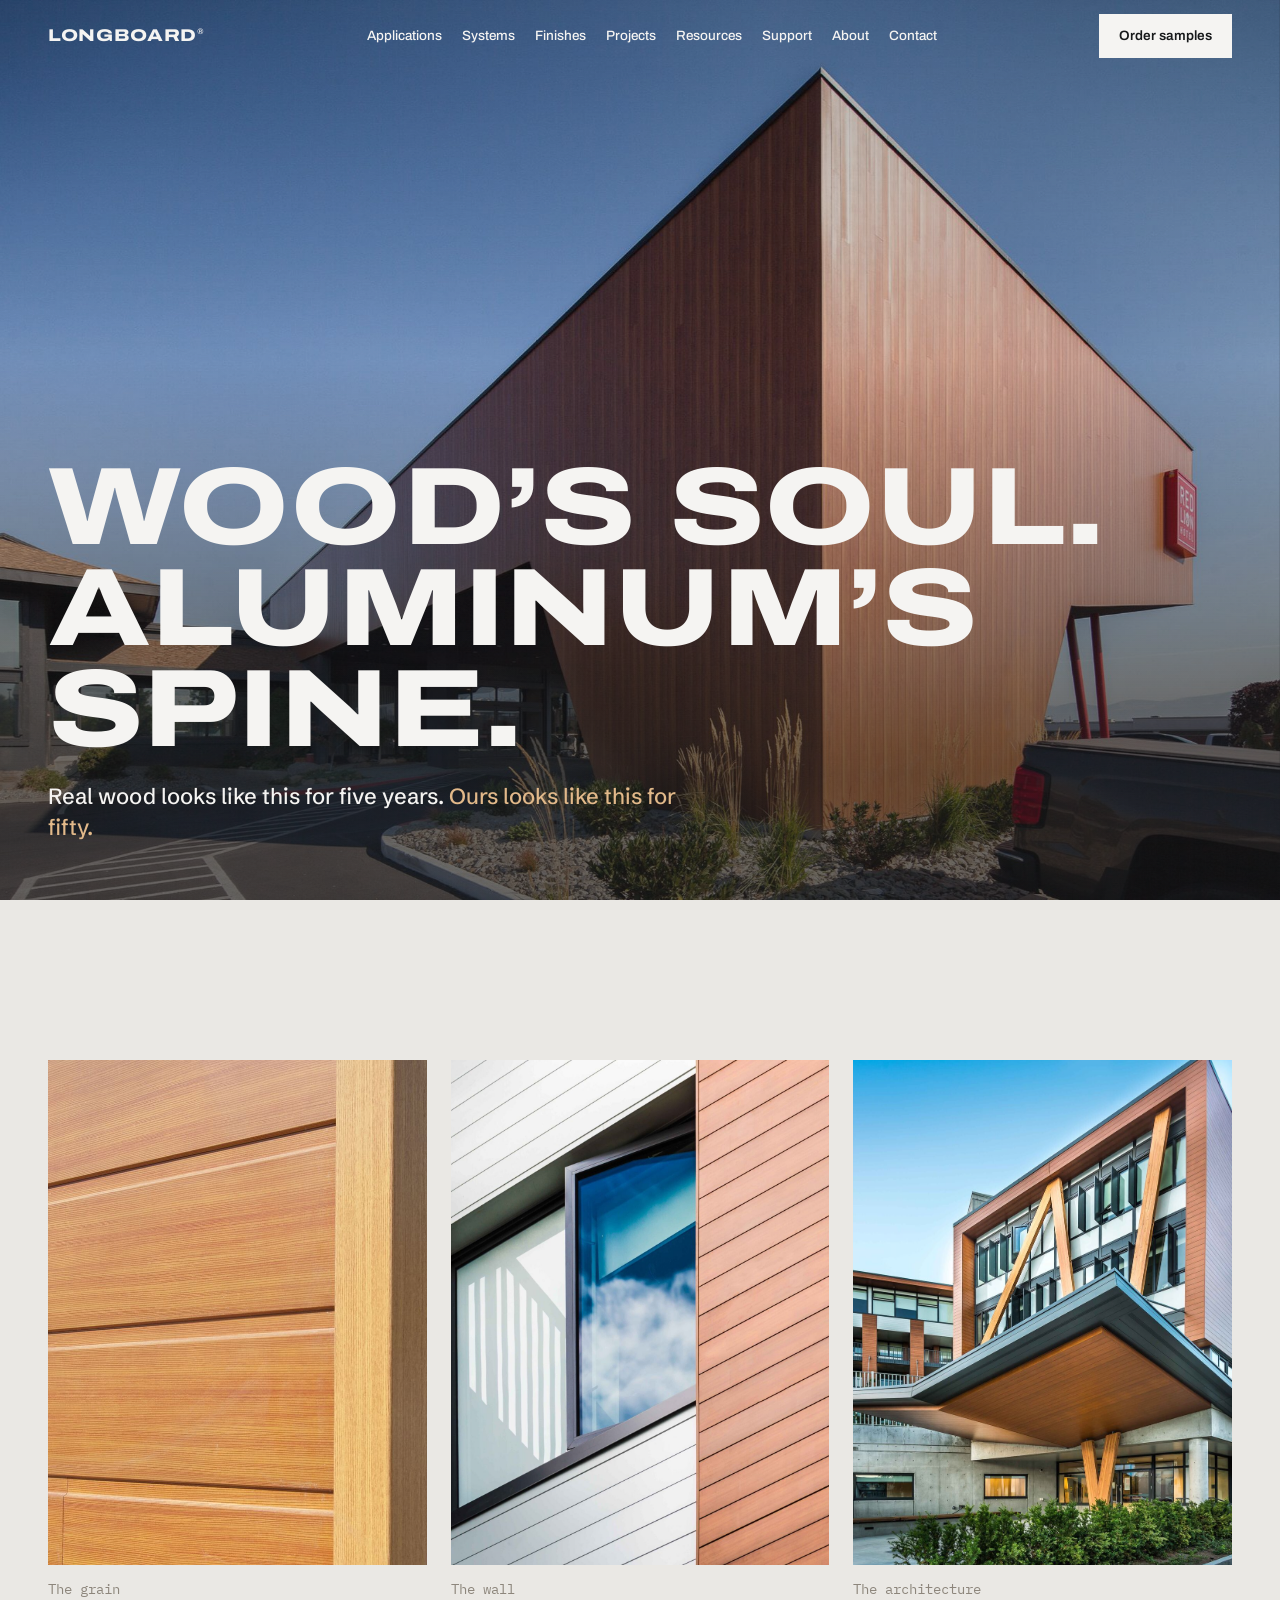
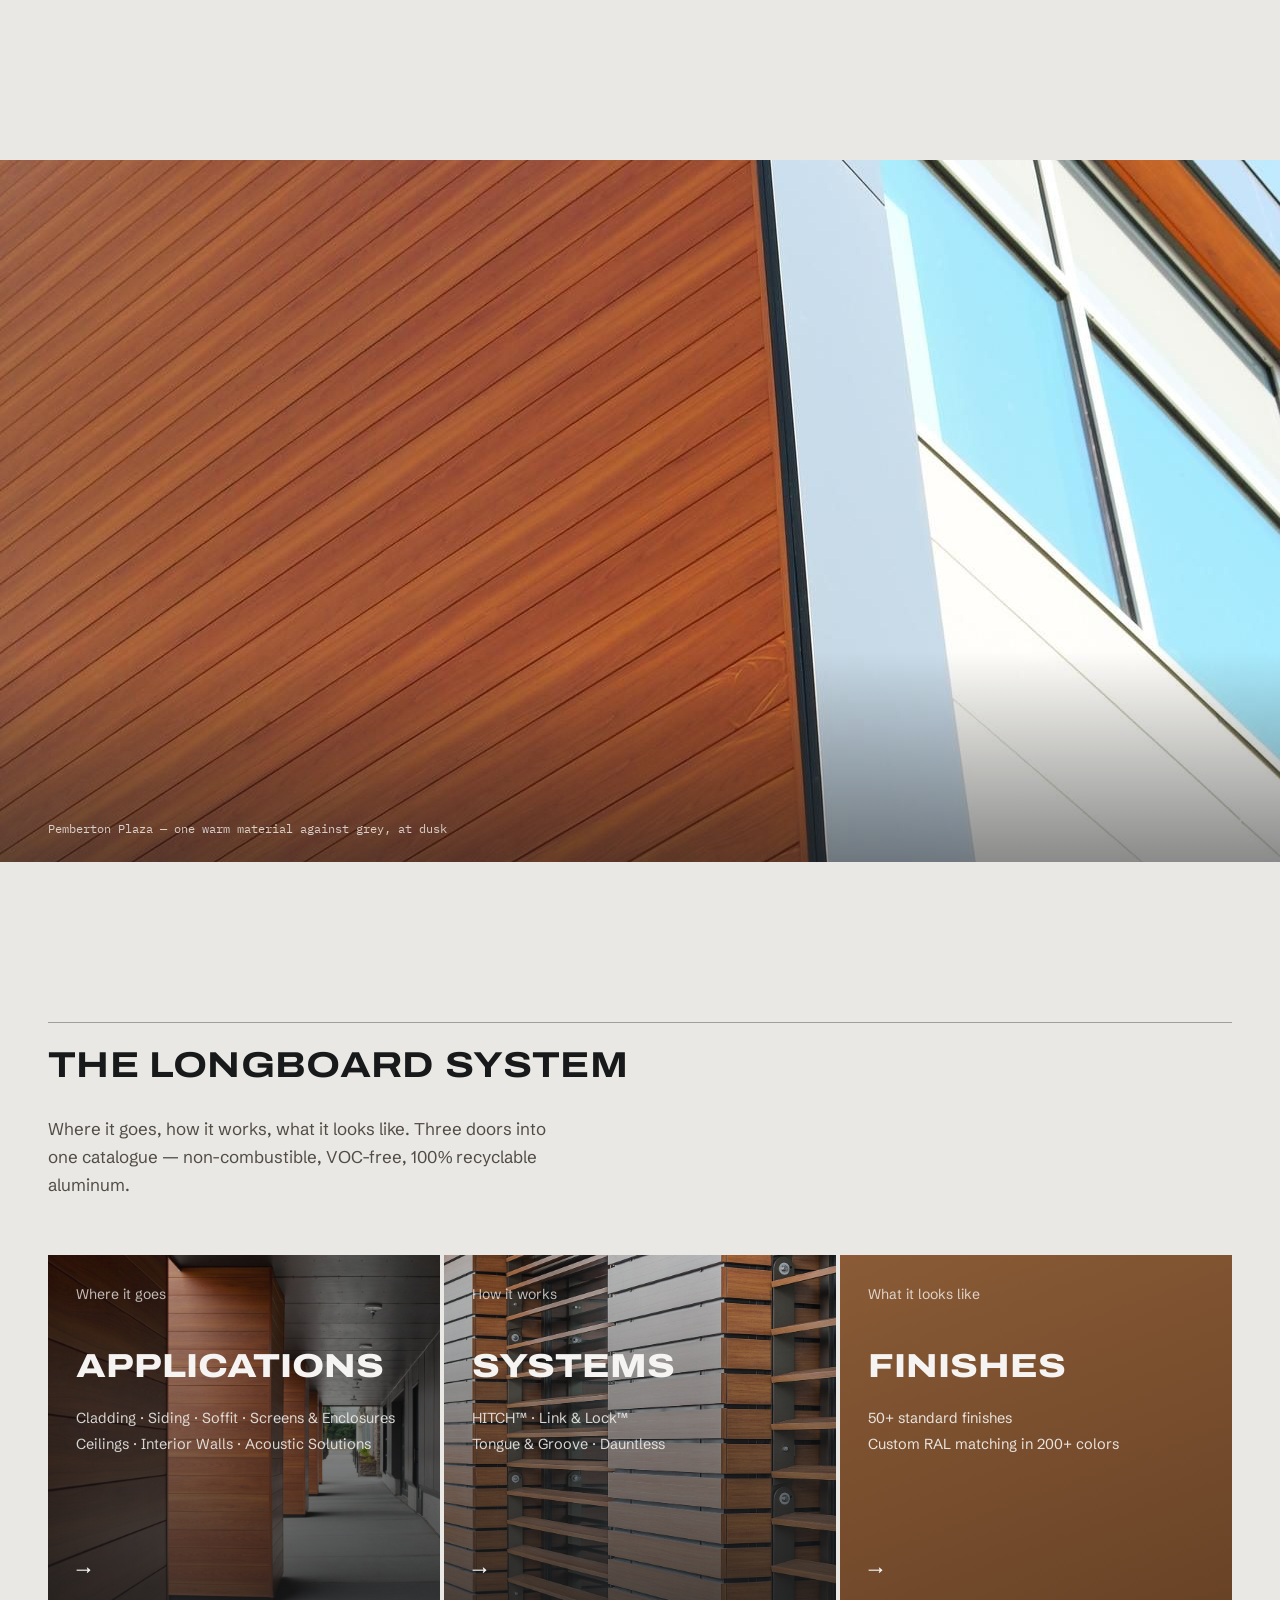
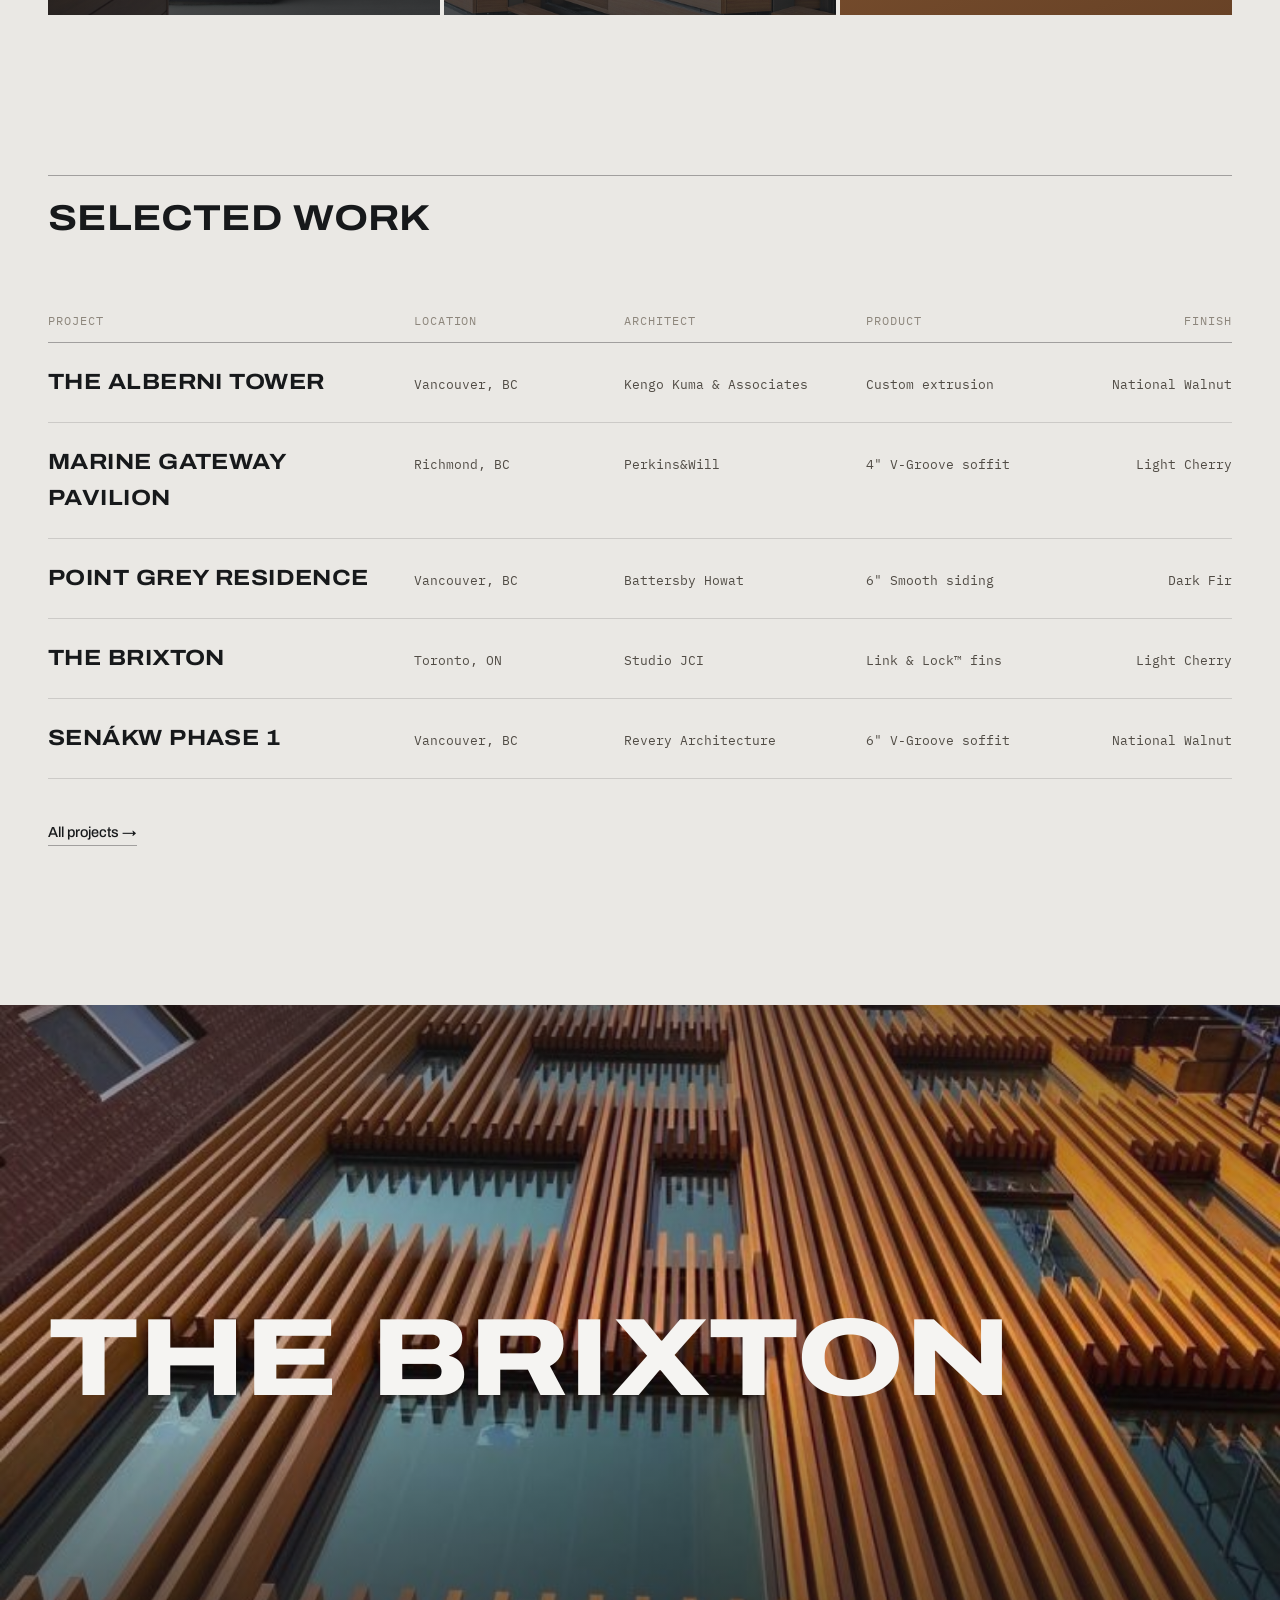
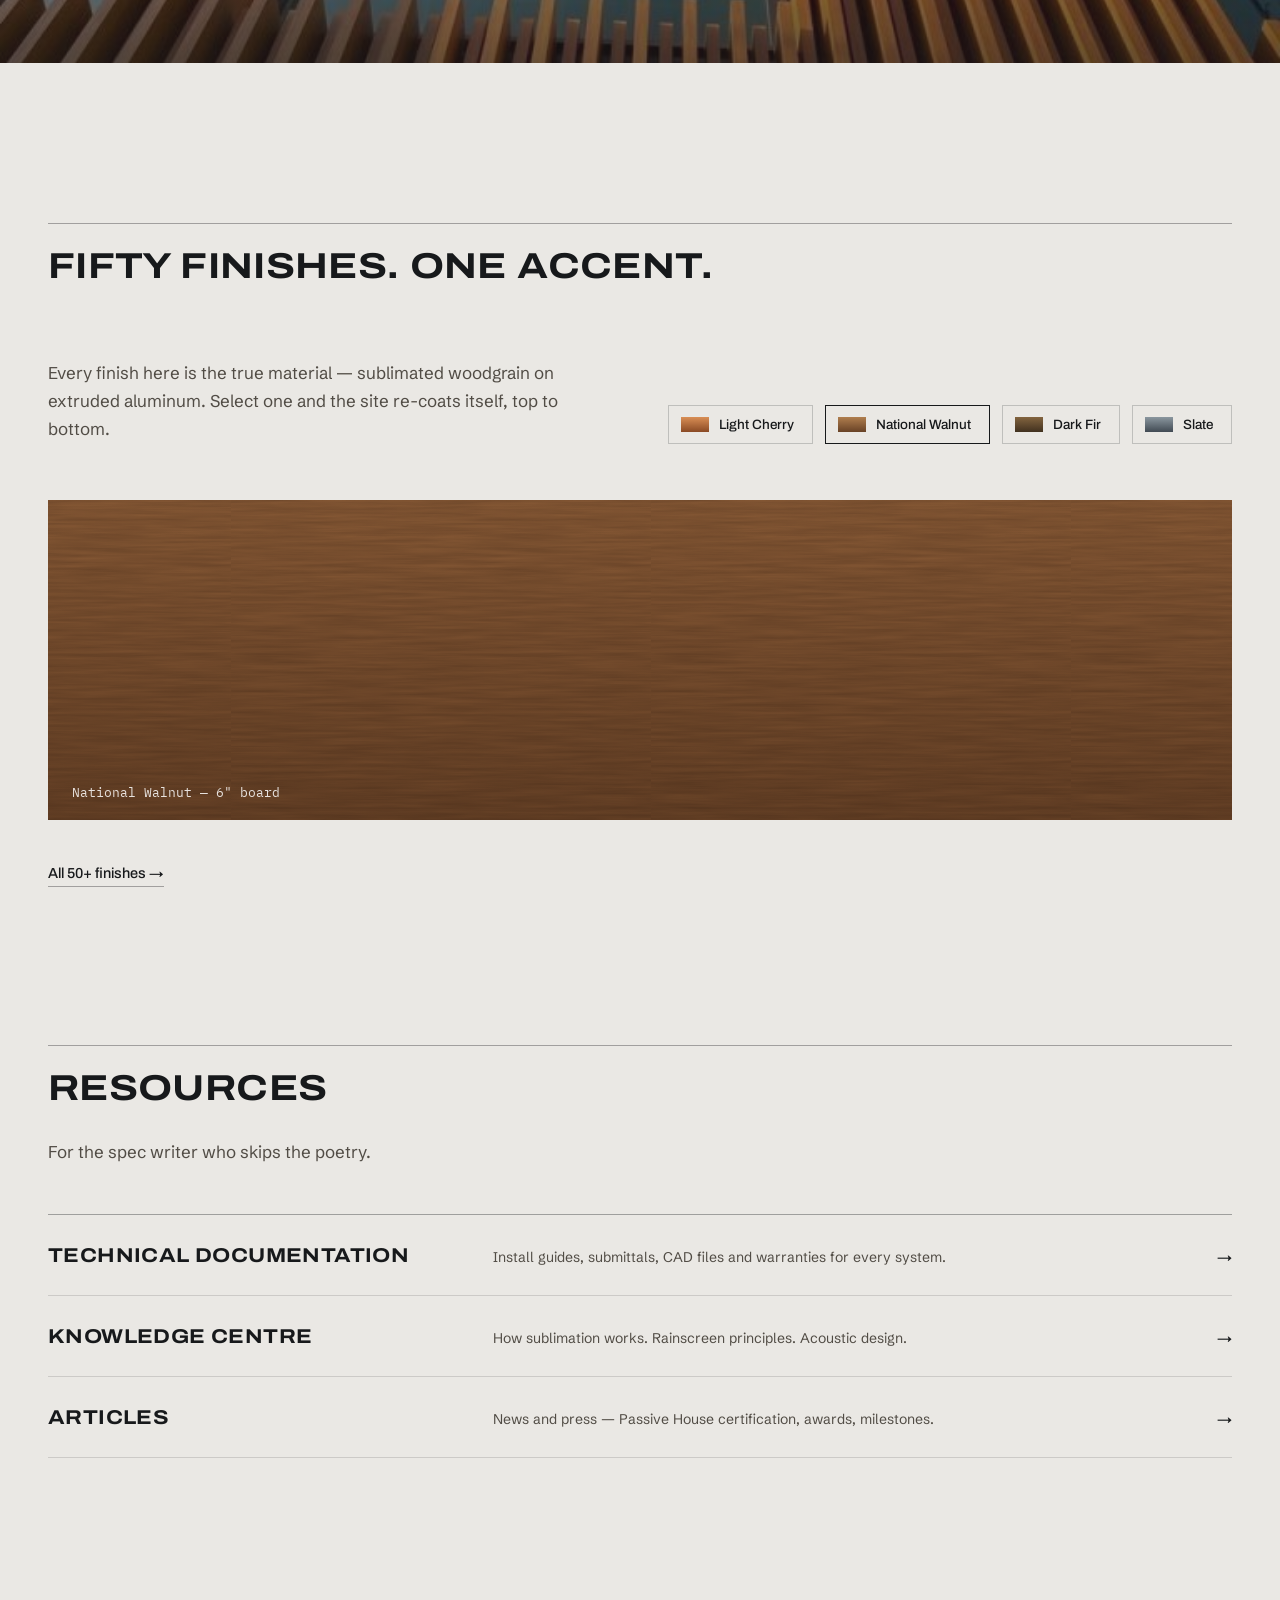
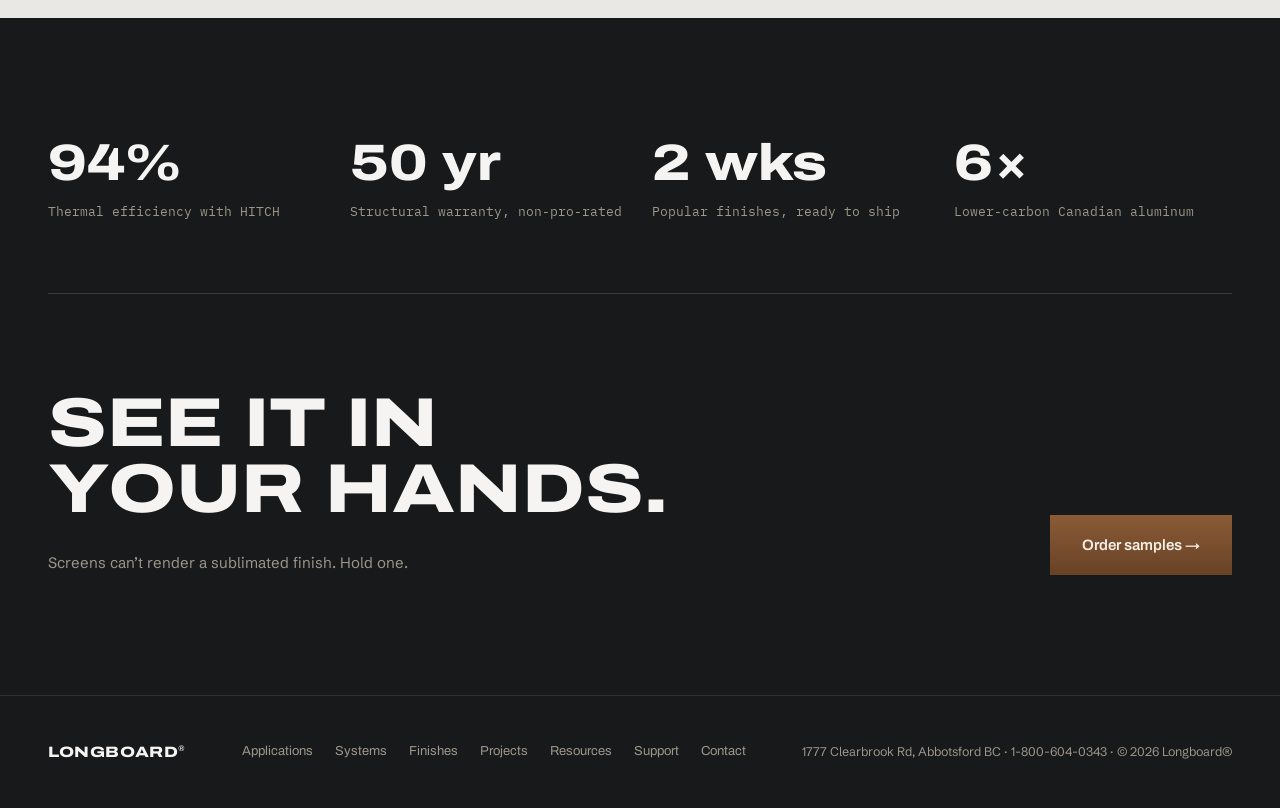
==== commit 600341e5: "Add files via upload" ====
--- a/index.html
+++ b/index.html
@@ -90,15 +90,11 @@
     <!-- installation reveal v2 — seam flashes at the seat moments (LB-CD 2.0/04, adopted) -->
     <div aria-hidden="true"><div class="hero-flash"></div><div class="hero-flash"></div><div class="hero-flash"></div></div>
     <div class="container">
-      <span class="hero-eyebrow hero-fade" style="animation-delay: 1.3s;">Designed, extruded, finished and shipped from British Columbia.</span>
       <h1 class="display" style="font-size: clamp(52px, 8.6vw, 150px);">
         <span class="hero-line"><span style="animation-delay: 0.9s;">Wood&rsquo;s soul.</span></span>
         <span class="hero-line"><span style="animation-delay: 1.04s;">Aluminum&rsquo;s spine.</span></span>
       </h1>
-      <p class="hero-dek hero-fade" style="animation-delay: 1.2s;">Real wood looks like this for five years. <span style="color: #e2b98a;">This looks like this for fifty.</span></p>
-      <div class="hero-fade" style="margin-top: 26px; animation-delay: 1.5s;">
-        <span class="spec" style="color: rgba(245,244,242,0.7);">Red Lion Hotel — Tongue &amp; Groove cladding, 24' boards</span>
-      </div>
+      <p class="hero-dek hero-fade" style="animation-delay: 1.2s;">Real wood looks like this for five years. <span style="color: #e2b98a;">Ours looks like this for fifty.</span></p>
     </div>
   </section>
 
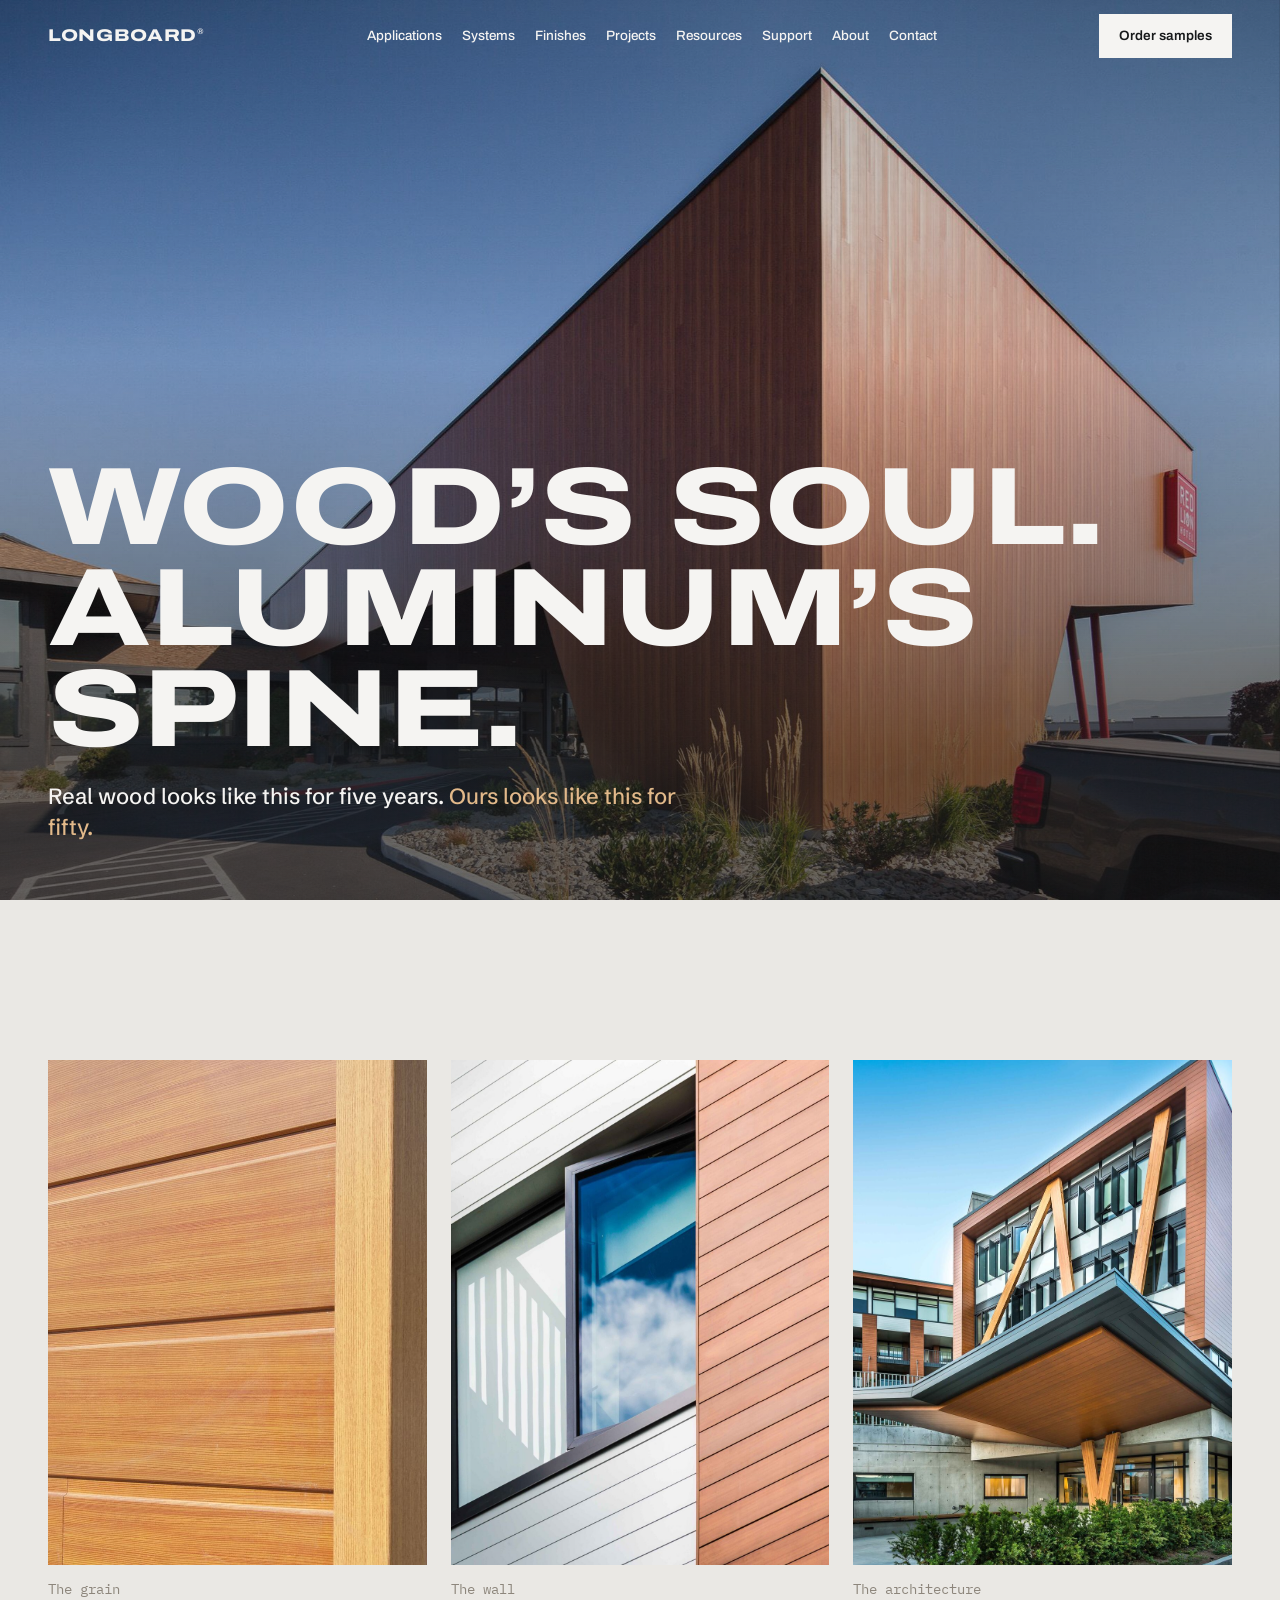
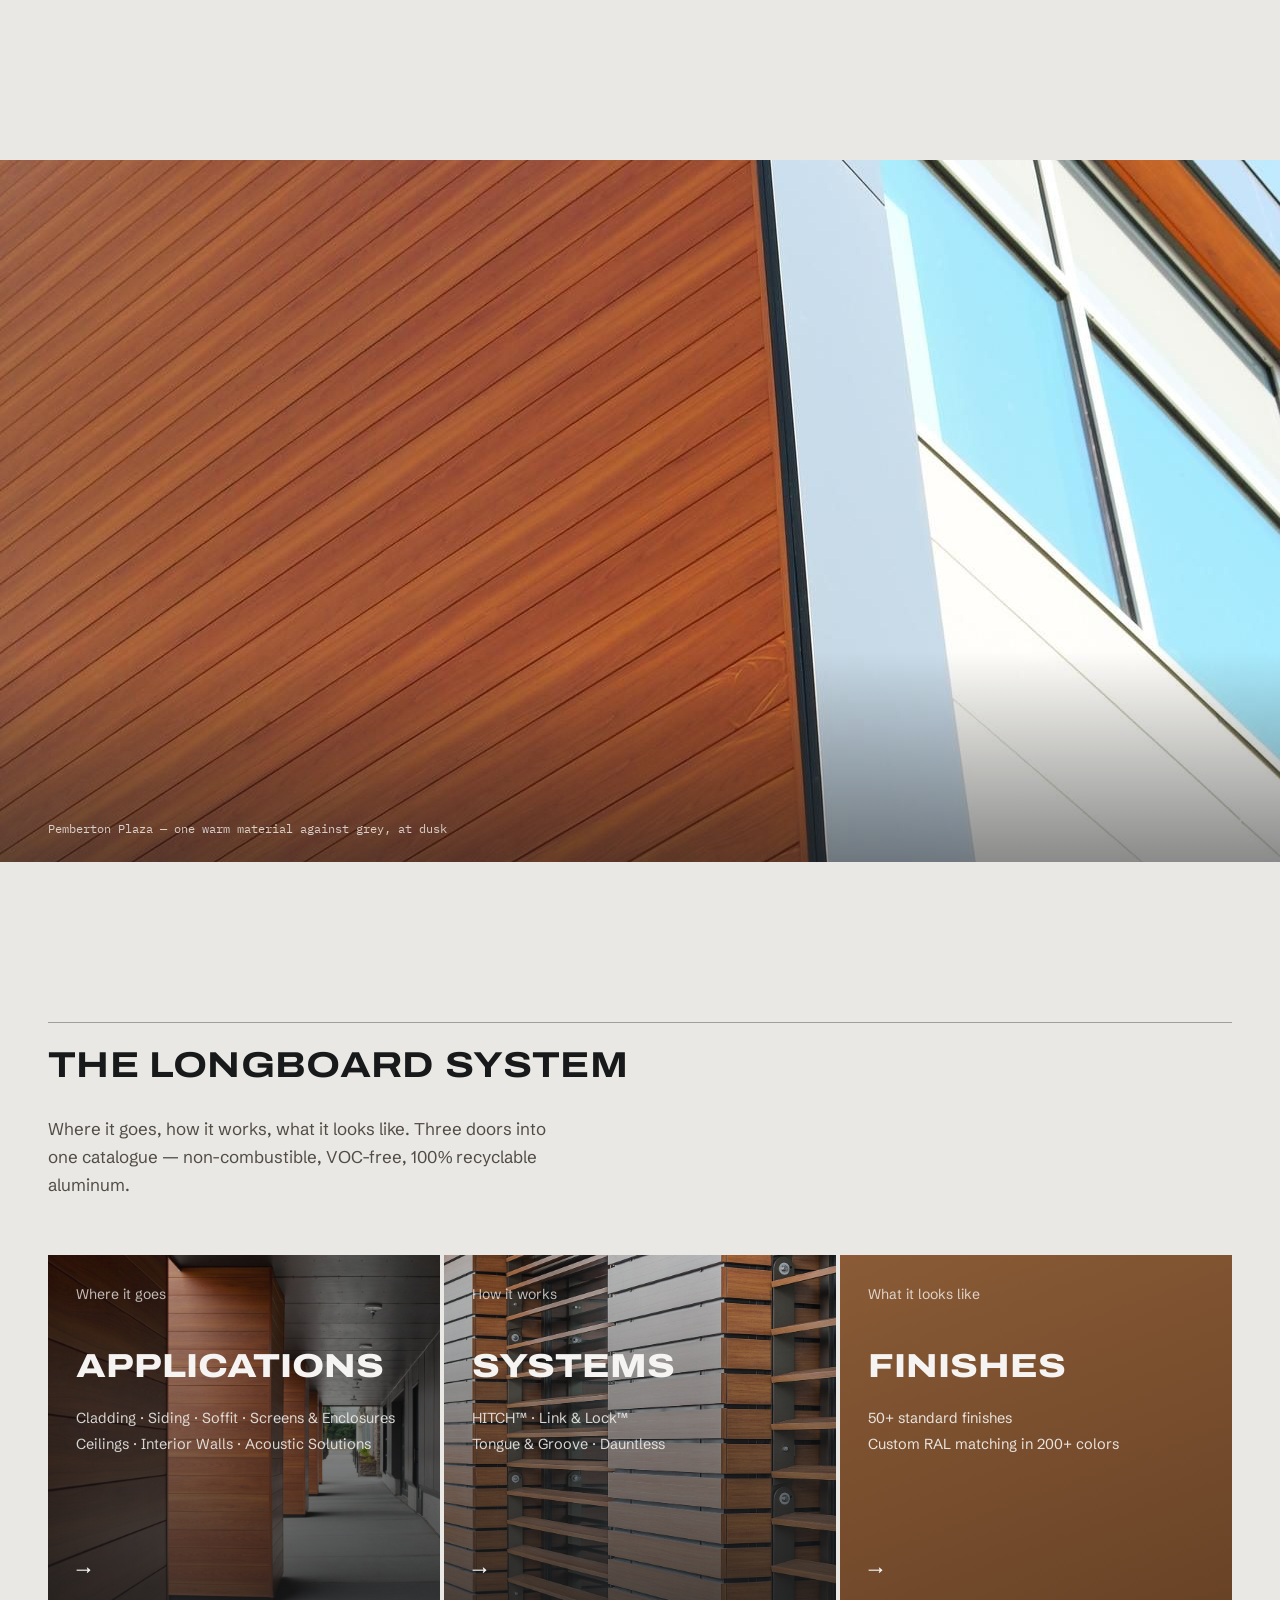
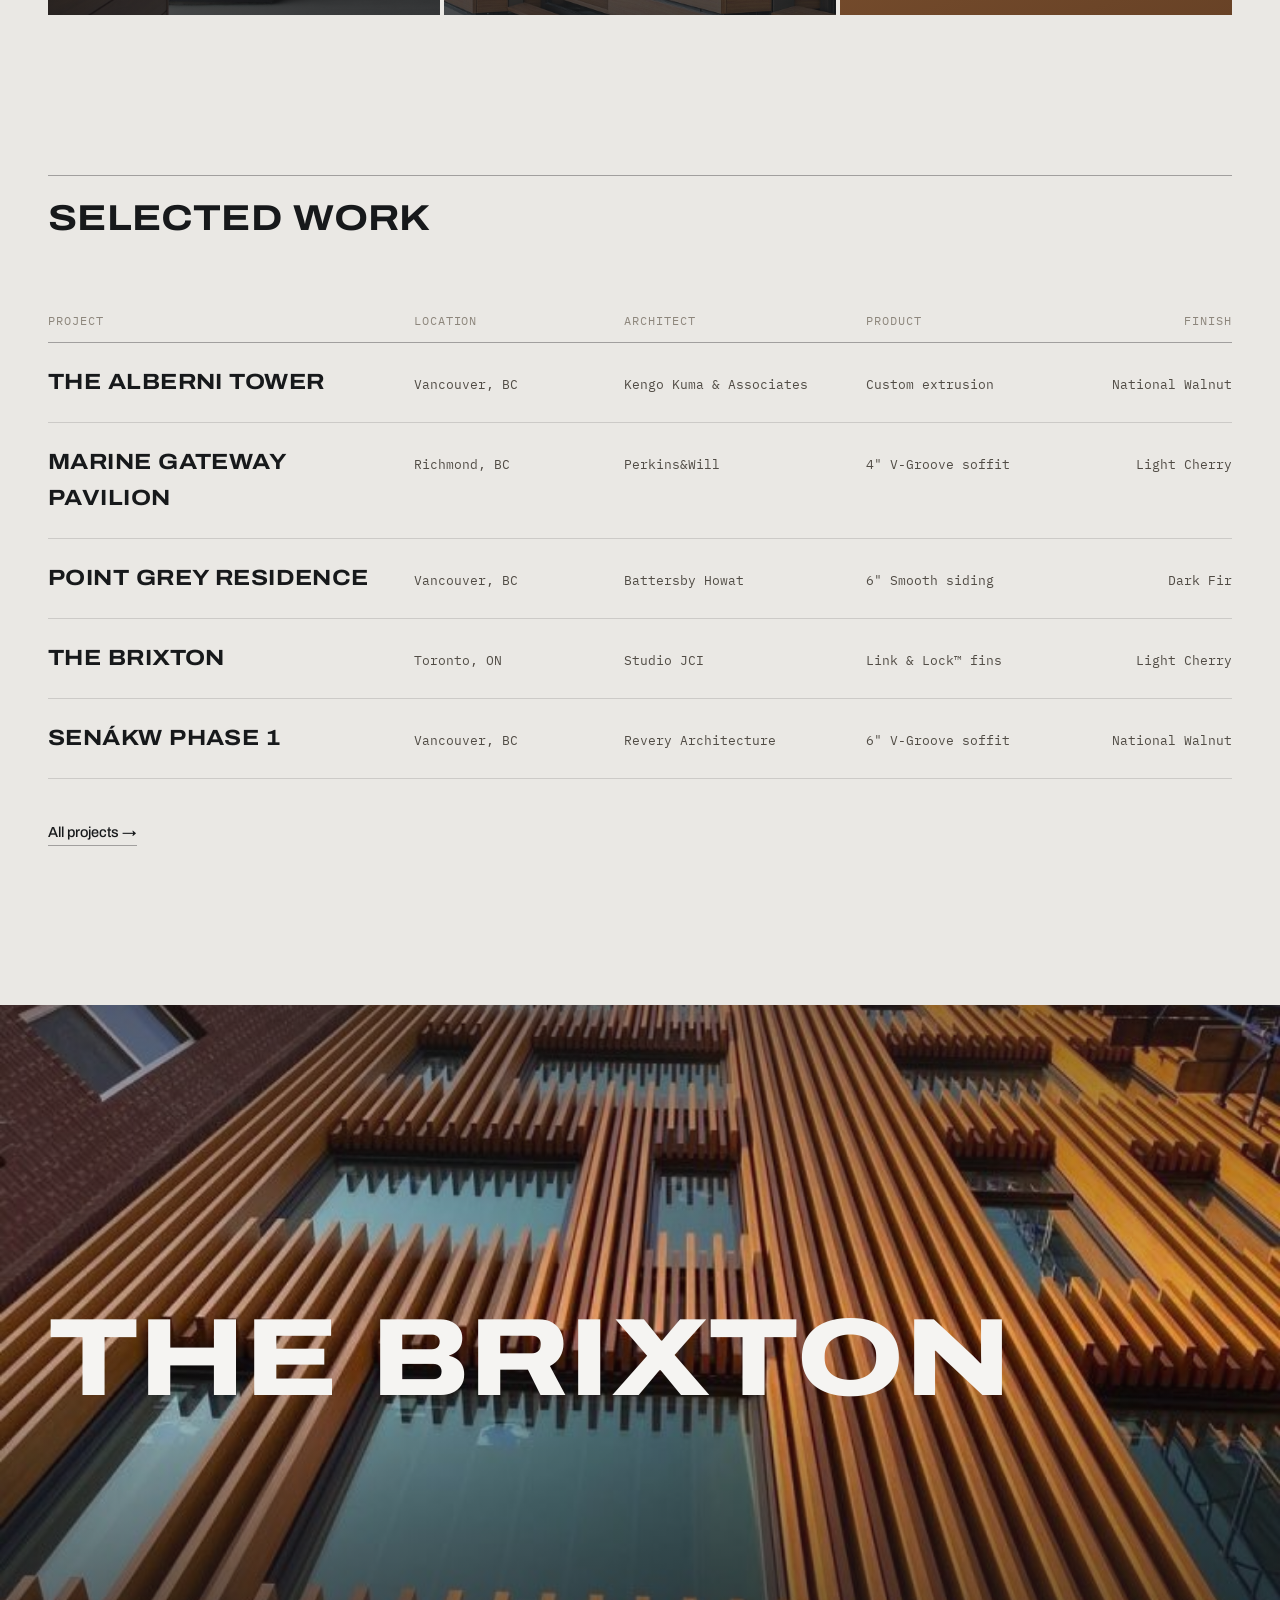
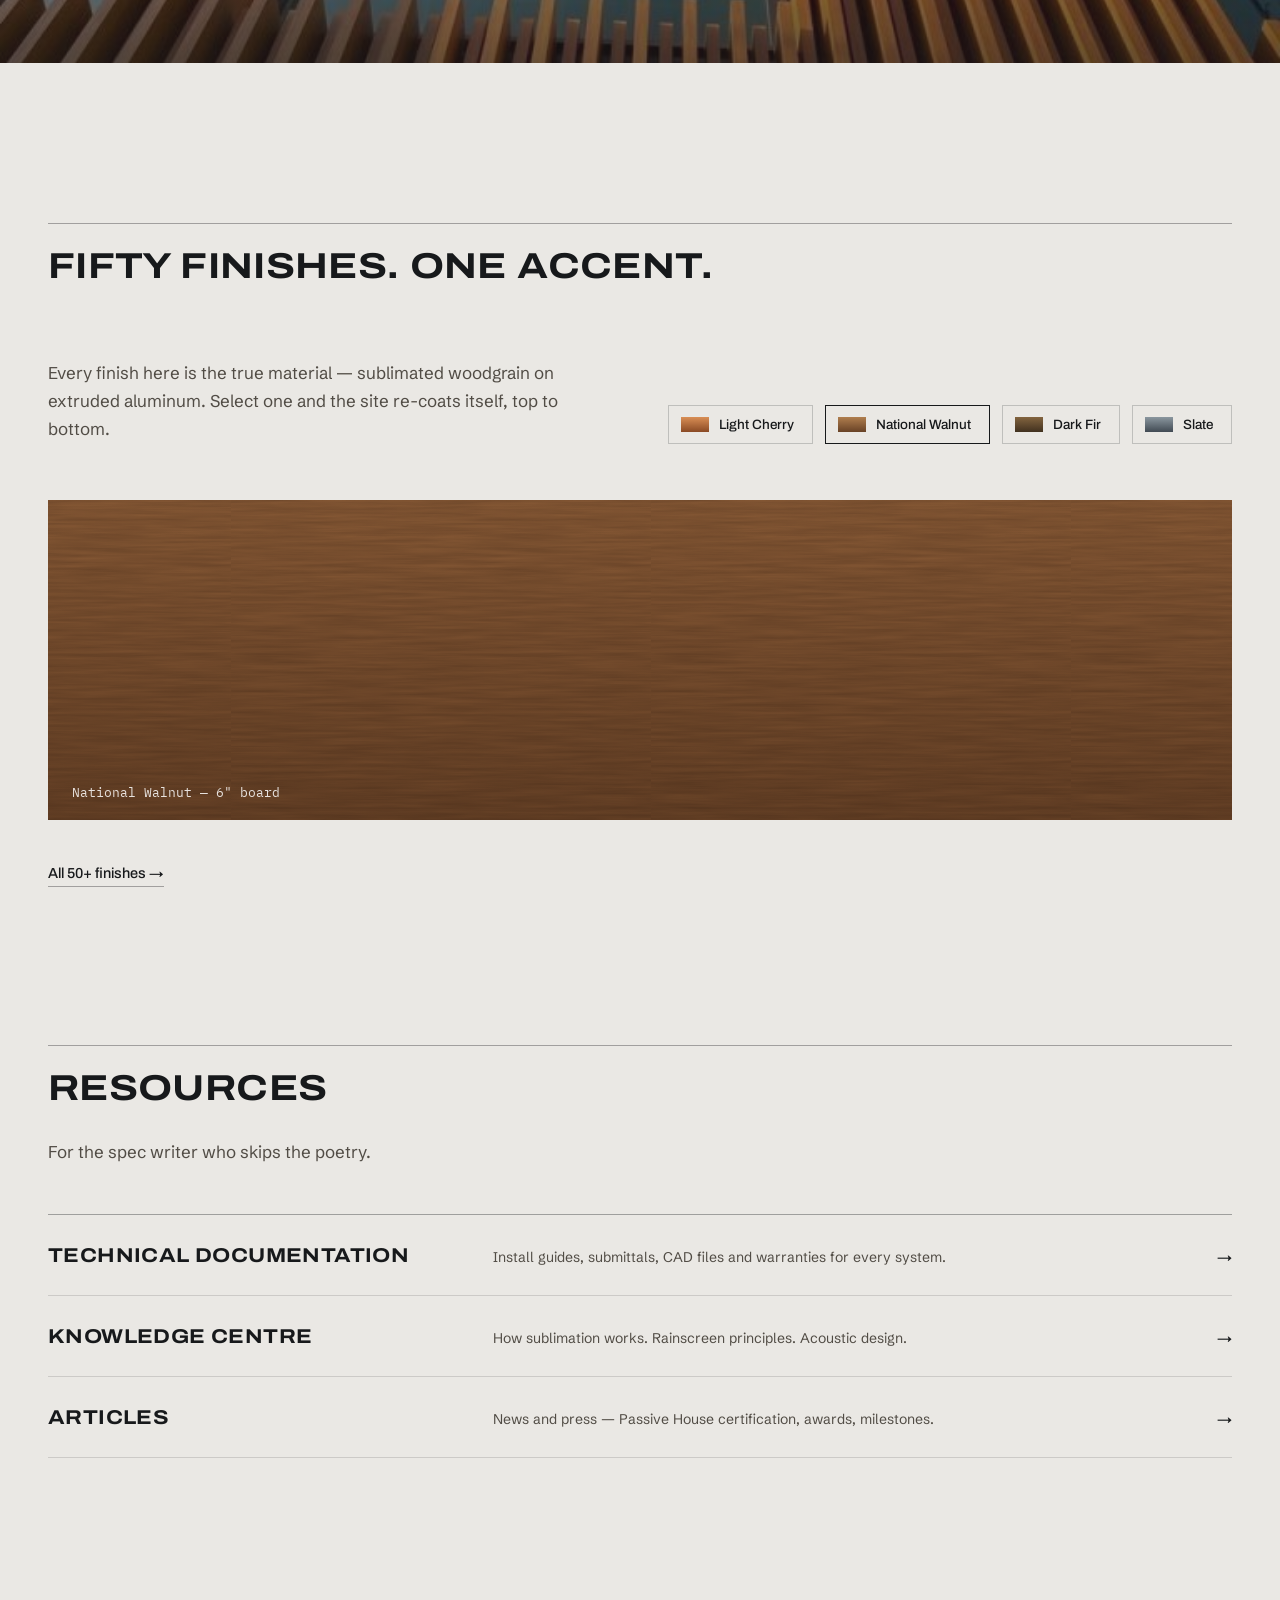
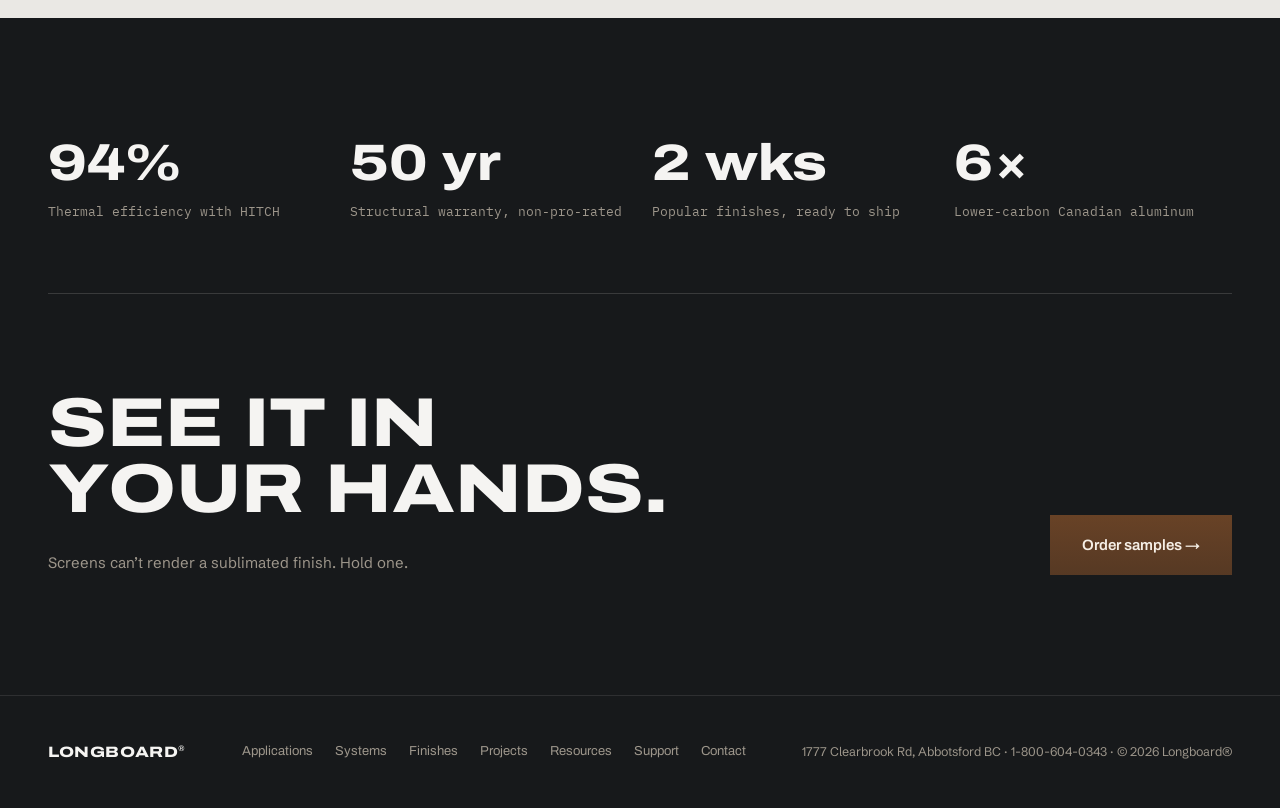
==== commit f4dd5e5b: "Add files via upload" ====
--- a/index.html
+++ b/index.html
@@ -38,7 +38,9 @@
     font-weight: 800; font-size: clamp(26px, 2.6vw, 38px); text-transform: uppercase; line-height: 1;
   }
   .door .door-list { margin-top: 22px; font-size: 14.5px; line-height: 1.8; color: rgba(245,244,242,0.85); }
-  .door .door-arrow { margin-top: auto; padding-top: 32px; font-family: Archivo, sans-serif; font-size: 15px; font-weight: 500; }
+  .door .door-arrow { margin-top: auto; padding-top: 32px; font-family: Archivo, sans-serif; font-size: 15px; font-weight: 500; transition: transform 0.3s cubic-bezier(0.22,1,0.36,1); }
+  .door:hover { color: var(--paper); }
+  .door:hover .door-arrow { transform: translateX(6px); }
   .doors { display: grid; grid-template-columns: 1fr; gap: 4px; }
   @media (min-width: 900px) { .doors { grid-template-columns: 1fr 1fr 1fr; } }
 </style>
@@ -87,8 +89,6 @@
     <img class="hero-img" src="assets/hero-volume.jpg" alt="Woodgrain aluminum cladding wrapping a cantilevered building volume against a clear sky" fetchpriority="high">
     <div class="hero-scrim" aria-hidden="true"></div>
     <div aria-hidden="true"><div class="hero-course"></div><div class="hero-course"></div><div class="hero-course"></div></div>
-    <!-- installation reveal v2 — seam flashes at the seat moments (LB-CD 2.0/04, adopted) -->
-    <div aria-hidden="true"><div class="hero-flash"></div><div class="hero-flash"></div><div class="hero-flash"></div></div>
     <div class="container">
       <h1 class="display" style="font-size: clamp(52px, 8.6vw, 150px);">
         <span class="hero-line"><span style="animation-delay: 0.9s;">Wood&rsquo;s soul.</span></span>
--- a/css/site.css
+++ b/css/site.css
@@ -48,7 +48,10 @@
 }
 ::selection { background: var(--finish); color: #f6efe6; }
 a { color: inherit; }
-a:hover { color: var(--finish); }
+a:hover { color: var(--finish-deep); }
+/* the accent never colors text on dark surfaces — contrast holds; underline/motion signal instead */
+.band-dark a:hover, .cta-band a:hover, .page-hero a:hover, .mobile-nav a:hover { color: var(--paper); }
+.site-header a:hover { color: inherit; opacity: 0.75; }
 img { display: block; }
 
 /* a11y: visible focus everywhere, drawn as a seam, not a glow */
@@ -177,7 +180,7 @@
   font-family: Archivo, sans-serif; font-size: 15px; font-weight: 600;
   padding: 18px 32px; border: none; appearance: none;
 }
-.btn-finish { color: #f6efe6; background: linear-gradient(180deg, var(--finish), var(--finish-deep)); }
+.btn-finish { color: #f6efe6; background: var(--finish-deep); background: linear-gradient(180deg, var(--finish-deep), color-mix(in srgb, var(--finish-deep) 78%, #17191B)); }
 .btn-finish:hover { color: #ffffff; }
 .btn-ink { color: var(--primer); background: var(--ink); }
 .btn-ink:hover { color: var(--primer); background: #26292d; }
@@ -256,7 +259,7 @@
 }
 .chip:hover { border-color: var(--ink); }
 .chip[aria-pressed="true"] { background: var(--ink); border-color: var(--ink); color: var(--primer); }
-.chip-toggle[aria-pressed="true"] { background: linear-gradient(180deg, var(--finish), var(--finish-deep)); border-color: transparent; color: #f6efe6; }
+.chip-toggle[aria-pressed="true"] { background: var(--finish-deep); border-color: transparent; color: #f6efe6; }
 
 /* finish switcher (global accent) */
 .finish-switcher { display: flex; flex-wrap: wrap; gap: 12px; }
@@ -297,7 +300,7 @@
   margin-top: 12px;
 }
 .finish-card .fc-meta { font-family: "IBM Plex Mono", monospace; font-size: 11.5px; color: var(--ink-faint); margin-top: 4px; }
-.finish-card .fc-pop { color: var(--finish); }
+.finish-card .fc-pop { color: var(--finish-deep); }
 .finish-card.is-hidden { display: none; }
 
 /* finish detail overlay */
@@ -438,15 +441,11 @@
 .sched-row:first-of-type { border-top: 1px solid var(--rule); }
 .sched-row:last-of-type { border-bottom: 1px solid var(--rule); }
 @media (min-width: 900px) { .sched-row { grid-template-columns: 120px 1fr 2fr; } }
-.sched-row .sr-num { font-family: "IBM Plex Mono", monospace; font-size: 12.5px; color: var(--finish); }
+.sched-row .sr-num { font-family: "IBM Plex Mono", monospace; font-size: 12.5px; color: var(--finish-deep); }
 .sched-row .sr-name { font-family: Archivo, sans-serif; font-variation-settings: "wdth" 114; font-weight: 700; font-size: clamp(18px, 2vw, 26px); text-transform: uppercase; letter-spacing: 0.02em; }
 .sched-row .sr-desc { font-size: 15px; line-height: 1.65; color: var(--ink-soft); }
 @media (max-width: 899px) { .sched-row .sr-desc { grid-column: 1 / -1; } }
 
-/* hero seam flash — installation reveal v2 (exploration 04, study 1: adopted) */
+/* lbSeat retained for the Link & Lock headline lock */
 @keyframes lbSeat { 0% { opacity: 0; } 25% { opacity: 1; } 100% { opacity: 0; } }
-.hero-flash { position: absolute; left: 0; right: 0; height: 1px; background: rgba(255, 255, 255, 0.9); opacity: 0; z-index: 2; }
-.hero-flash:nth-child(1) { top: 33.4%; animation: lbSeat 260ms linear 1185ms both; }
-.hero-flash:nth-child(2) { top: 66.7%; animation: lbSeat 260ms linear 1325ms both; }
-.hero-flash:nth-child(3) { top: calc(100% - 1px); animation: lbSeat 260ms linear 1465ms both; }
 .mt-0 { margin-top: 0; } .mb-board { margin-bottom: var(--board); }
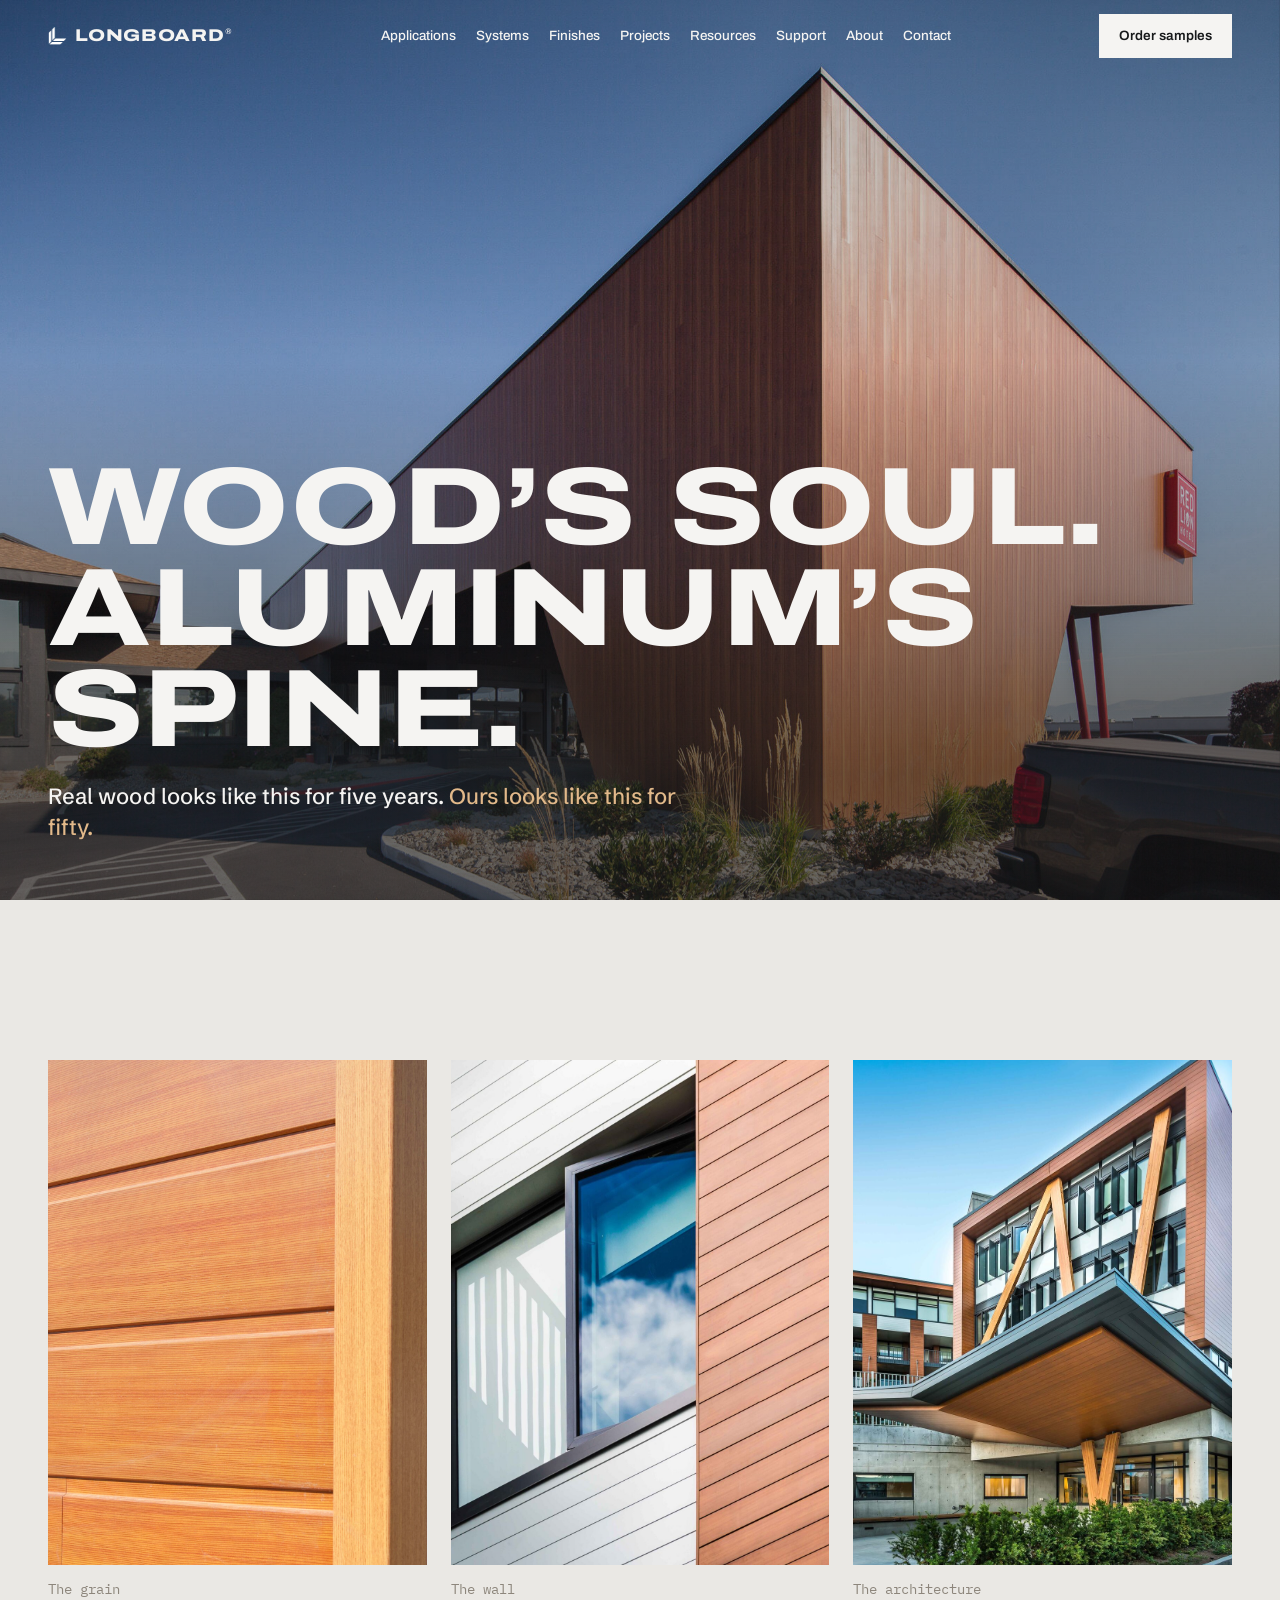
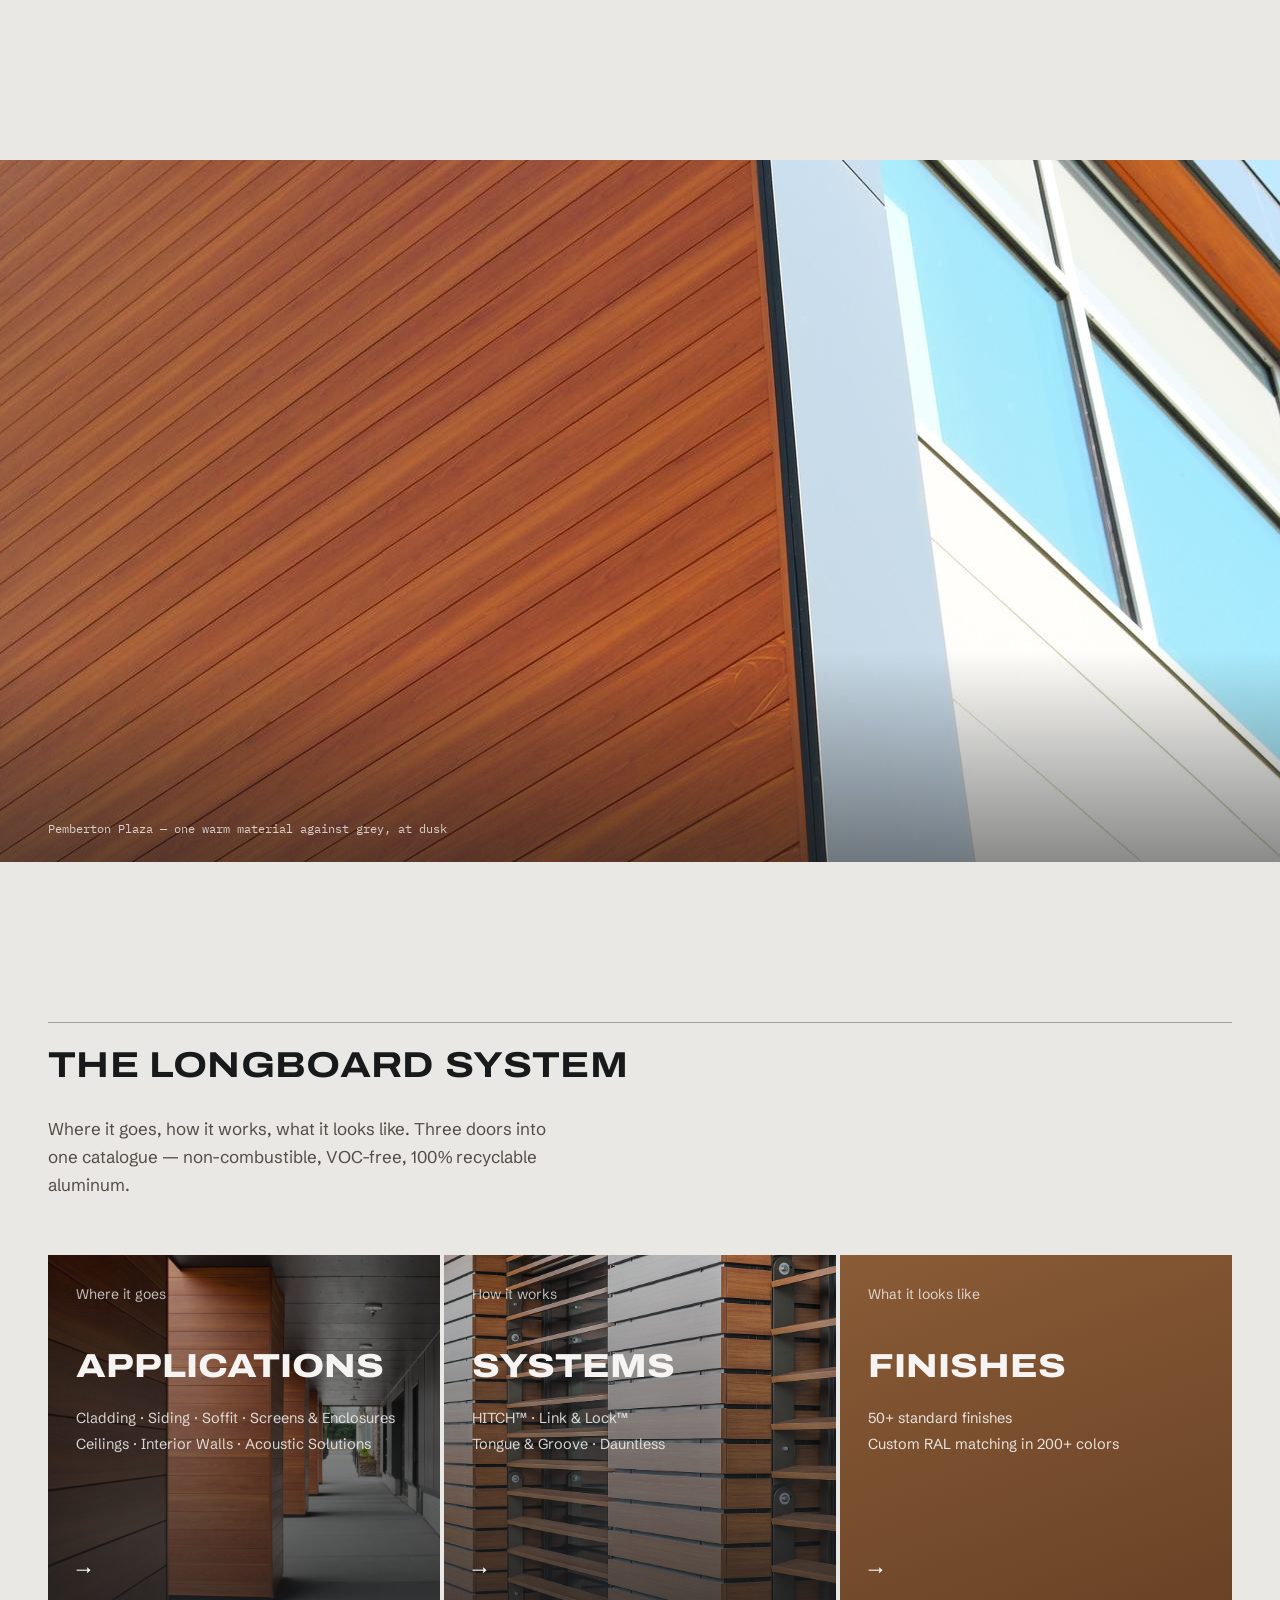
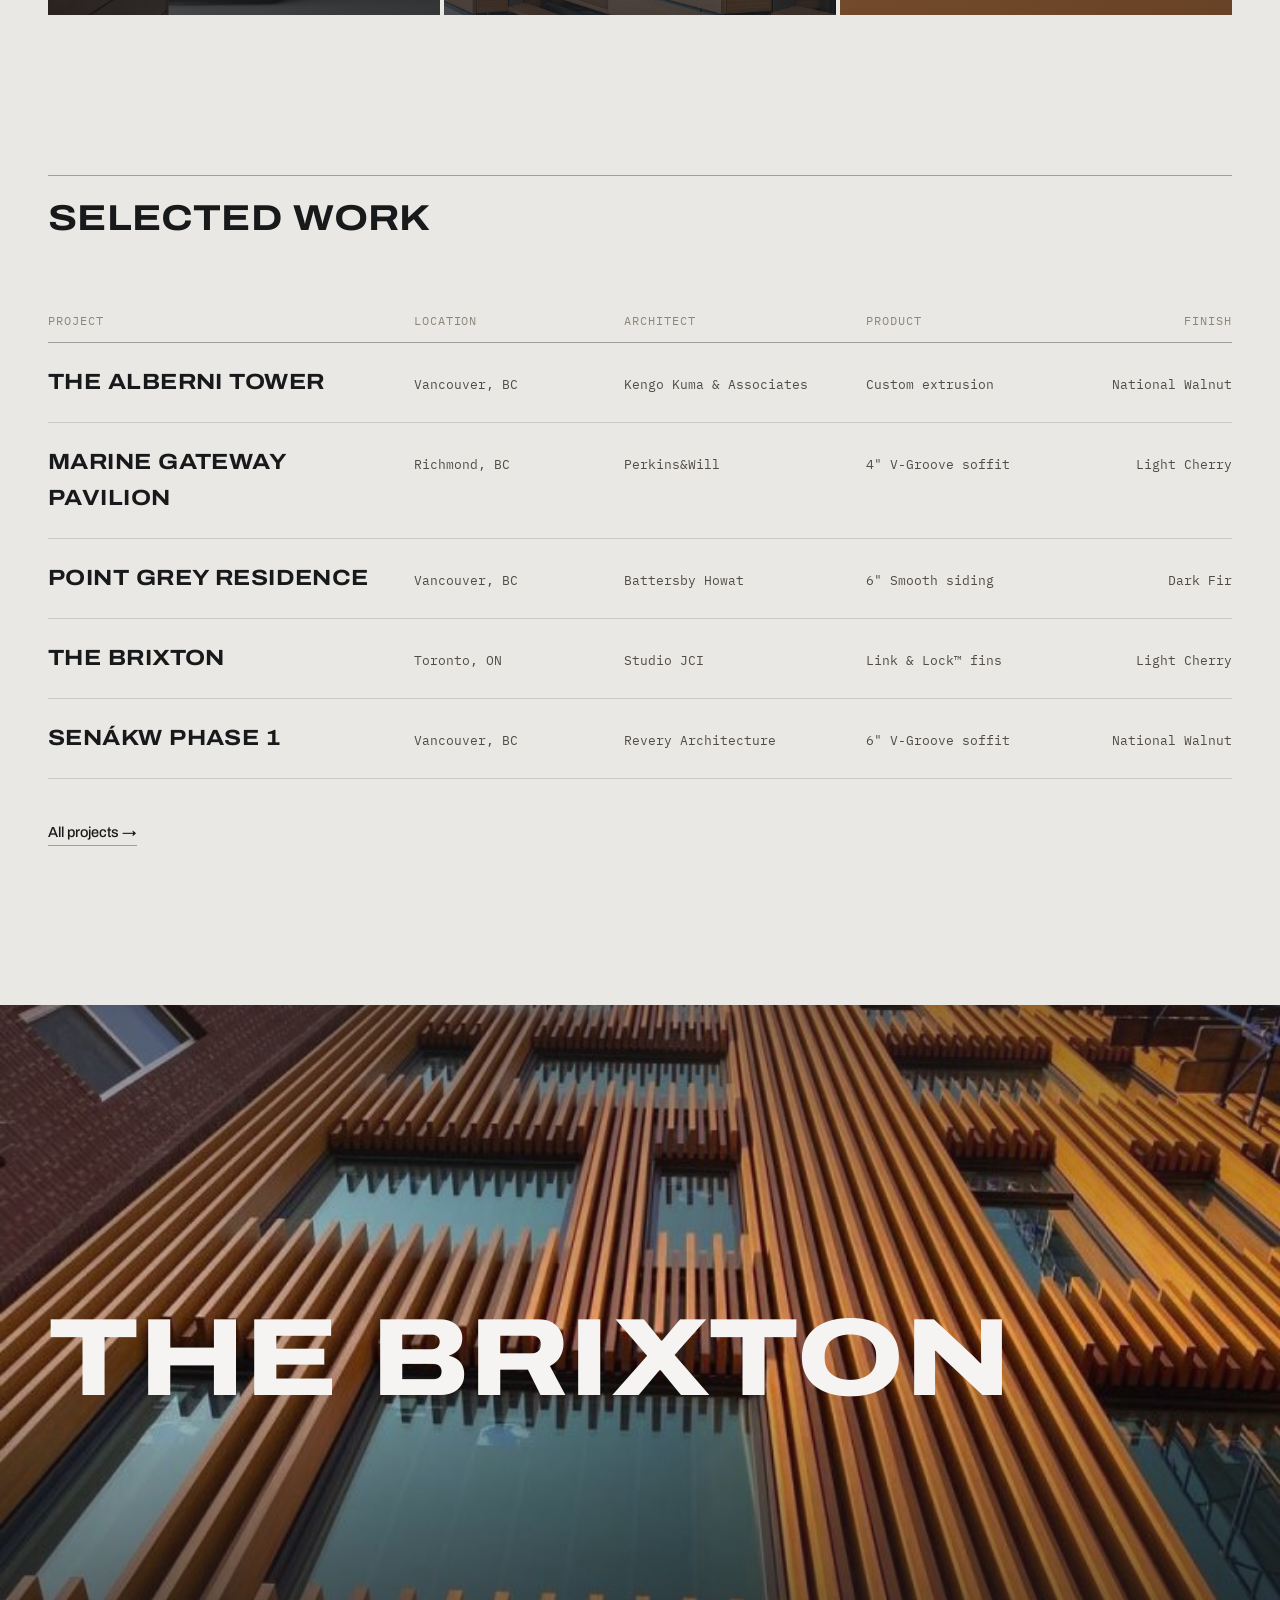
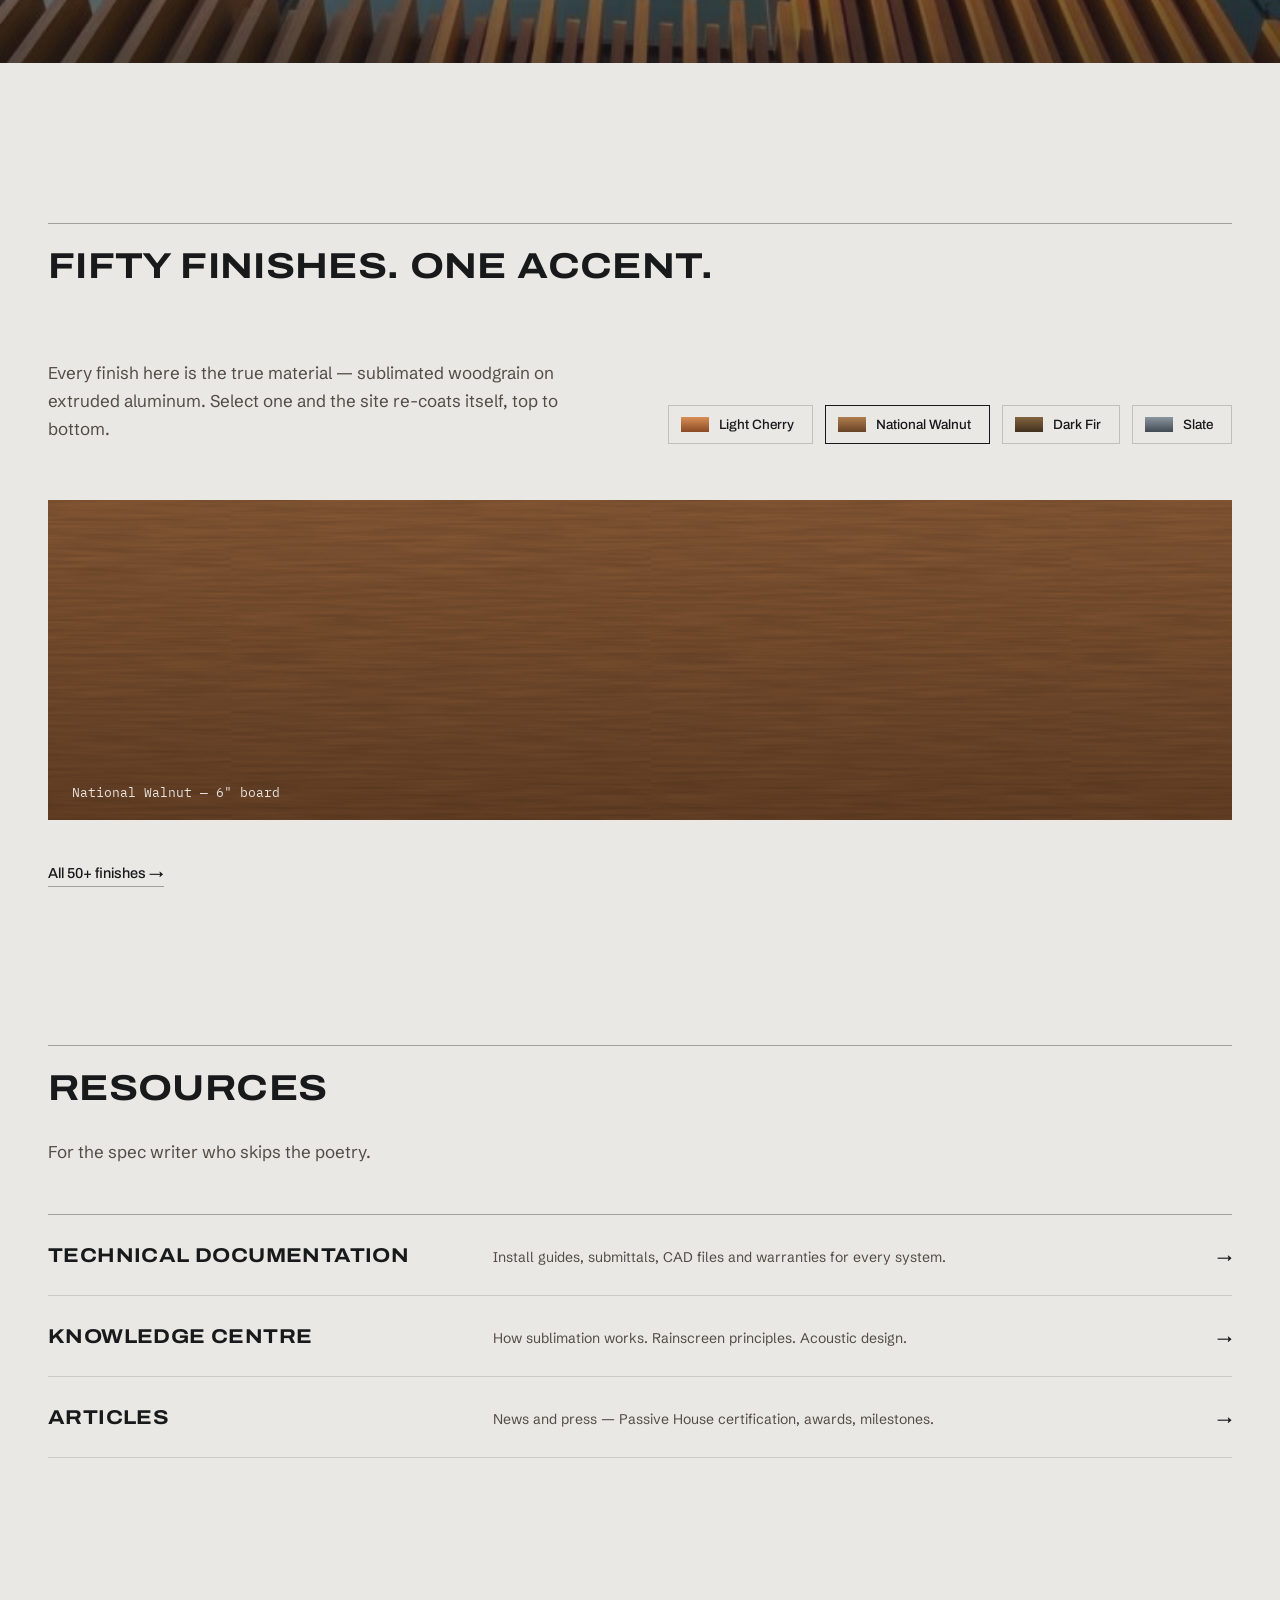
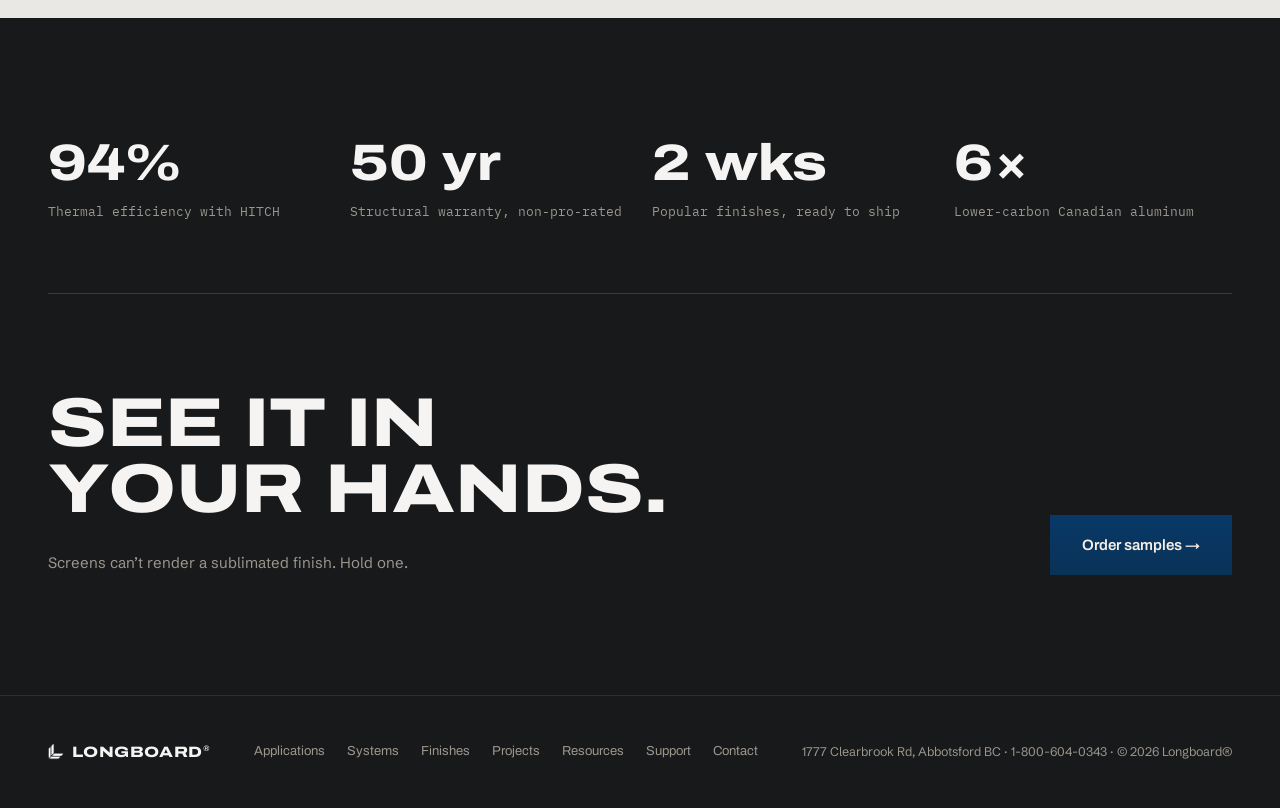
==== commit 3def8368: "Brand navy accent + logo mark" ====
--- a/index.html
+++ b/index.html
@@ -5,10 +5,6 @@
 <meta name="viewport" content="width=device-width, initial-scale=1">
 <title>Longboard® — Wood's Soul. Aluminum's Spine.</title>
 <meta name="description" content="Extruded aluminum cladding, siding, soffit and ceilings with sublimated woodgrain finishes. Designed, extruded, finished and shipped from British Columbia.">
-<link rel="icon" type="image/svg+xml" href="favicon.svg">
-<meta property="og:title" content="Longboard® — Wood's Soul. Aluminum's Spine.">
-<meta property="og:description" content="Extruded aluminum cladding, siding, soffit and ceilings with sublimated woodgrain finishes. Designed, extruded, finished and shipped from British Columbia.">
-<meta property="og:type" content="website">
 <link rel="preconnect" href="https://fonts.googleapis.com">
 <link rel="preconnect" href="https://fonts.gstatic.com" crossorigin="anonymous">
 <link href="https://fonts.googleapis.com/css2?family=Archivo:wdth,wght@62..125,100..900&family=IBM+Plex+Mono:wght@400&family=Schibsted+Grotesk:ital,wght@0,400;0,500;1,400&display=swap" rel="stylesheet">
@@ -50,7 +46,7 @@
 
 <header class="site-header">
   <div class="container">
-    <a class="wordmark" href="index.html">Longboard<sup>®</sup></a>
+    <a class="brand" href="index.html"><img class="mark" src="assets/longboard-mark.png" alt=""><span class="wordmark">Longboard<sup>®</sup></span></a>
     <nav class="site-nav" aria-label="Primary">
       <a href="applications.html">Applications</a>
       <a href="hitch.html">Systems</a>
@@ -67,7 +63,7 @@
 </header>
 <div class="mobile-nav" id="mobile-nav">
   <div class="mobile-nav-head">
-    <span class="wordmark">Longboard<sup>®</sup></span>
+    <span class="brand"><img class="mark" src="assets/longboard-mark.png" alt=""><span class="wordmark">Longboard<sup>®</sup></span></span>
     <button class="overlay-close">Close</button>
   </div>
   <nav aria-label="Mobile">
@@ -201,7 +197,7 @@
         <span class="cell" data-label="Product">Link &amp; Lock™ fins</span>
         <span class="cell cell-end" data-label="Finish">Light Cherry</span>
       </a>
-      <a class="index-row" data-reveal href="projects.html" data-img="assets/baffles.jpg">
+      <a class="index-row" data-reveal href="projects.html" data-img="assets/baffles.png">
         <span class="h-index" style="font-size: clamp(18px, 1.8vw, 22px);">Senákw Phase 1</span>
         <span class="cell" data-label="Location">Vancouver, BC</span>
         <span class="cell" data-label="Architect">Revery Architecture</span>
@@ -297,7 +293,7 @@
 
 <footer class="site-footer">
   <div class="container">
-    <span class="wordmark" style="font-size: 15px; color: var(--paper);">Longboard<sup>®</sup></span>
+    <span class="brand"><img class="mark" src="assets/longboard-mark.png" alt="" style="height: 17px;"><span class="wordmark" style="font-size: 15px; color: var(--paper);">Longboard<sup>®</sup></span></span>
     <nav aria-label="Footer">
       <a href="applications.html">Applications</a>
       <a href="hitch.html">Systems</a>
--- a/css/site.css
+++ b/css/site.css
@@ -3,7 +3,12 @@
    Token language: LB-DS 1.0 via Homepage v5 (reference impl.)
    Rules: seams not shadows · border-radius 0 · 48px board module
    Two families: Archivo (display) + Schibsted Grotesk (text)
-   Accent: --finish / --finish-deep, driven by [data-finish]
+   Accent (2026-07-21 revision): --brand-navy is the sitewide UI
+   accent (buttons, links, selection, focus, tabs, chips). --finish
+   / --finish-deep, driven by [data-finish], is reserved for surfaces
+   that show real material color (finish cards, grain swatches, the
+   finish switcher) — those keep reacting to the live selection;
+   generic chrome no longer does. Two accents, two jobs.
    ============================================================ */
 
 :root {
@@ -20,6 +25,16 @@
   --finish: #8a5b36;
   --finish-deep: #684226;
   --finish-glow: #b07e4e;
+  /* brand navy — approved brand book (2026.07.21), sampled from source files.
+     Promoted 2026-07-21 to the sitewide UI accent (buttons, links, selection,
+     focus, tabs, chips, the logo mark) — replacing --finish in that role.
+     --finish stays live only where it's showing real material: finish cards,
+     grain swatches, the finish switcher. Contrast checked: 6.9:1 on --primer
+     (passes AA/AAA-large); fails on --ink at 2.08:1, so it never sits navy-
+     on-dark alone — --brand-navy-glow (below) or white stands in there. */
+  --brand-navy: #0A4D91;
+  --brand-navy-deep: #073968;
+  --brand-navy-glow: #4B8FD6;
   /* board module */
   --board: 48px;
   --half: 24px;
@@ -46,9 +61,9 @@
   font-size: 16px; line-height: 1.6;
   -webkit-font-smoothing: antialiased;
 }
-::selection { background: var(--finish); color: #f6efe6; }
+::selection { background: var(--brand-navy); color: #f6efe6; }
 a { color: inherit; }
-a:hover { color: var(--finish-deep); }
+a:hover { color: var(--brand-navy-deep); }
 /* the accent never colors text on dark surfaces — contrast holds; underline/motion signal instead */
 .band-dark a:hover, .cta-band a:hover, .page-hero a:hover, .mobile-nav a:hover { color: var(--paper); }
 .site-header a:hover { color: inherit; opacity: 0.75; }
@@ -56,8 +71,8 @@
 
 /* a11y: visible focus everywhere, drawn as a seam, not a glow */
 :focus { outline: none; }
-:focus-visible { outline: 2px solid var(--finish); outline-offset: 3px; }
-.on-dark :focus-visible, .band-dark :focus-visible { outline-color: var(--finish-glow); }
+:focus-visible { outline: 2px solid var(--brand-navy); outline-offset: 3px; }
+.on-dark :focus-visible, .band-dark :focus-visible { outline-color: var(--brand-navy-glow); }
 .skip-link {
   position: absolute; left: -9999px; top: 0; z-index: 100;
   background: var(--ink); color: var(--paper);
@@ -119,6 +134,12 @@
   padding-top: 14px; padding-bottom: 14px; min-height: 44px;
   display: flex; align-items: center; justify-content: space-between; gap: 20px;
 }
+.brand { display: inline-flex; align-items: center; gap: 8px; text-decoration: none; }
+/* the mark — approved brand book icon, raster proof-of-concept pending vector
+   files from the brand team. Default white (works over transparent-hero header,
+   and on the permanently-dark mobile nav / footer); the header flips it to its
+   native navy only once .is-solid puts it on --primer. */
+.mark { height: 20px; width: auto; display: block; filter: brightness(0) invert(1); transition: filter 0.4s; }
 .wordmark {
   font-family: Archivo, sans-serif; font-variation-settings: "wdth" 125;
   font-weight: 800; font-size: 17px; letter-spacing: 0.04em; text-transform: uppercase;
@@ -159,6 +180,7 @@
 }
 .site-header.is-solid .wordmark, .site-header.is-solid .site-nav a, .site-header.is-solid .nav-toggle { color: var(--ink); }
 .site-header.is-solid .header-cta { background: var(--ink); color: var(--primer); }
+.site-header.is-solid .mark { filter: none; }
 
 .mobile-nav {
   position: fixed; inset: 0; z-index: 60; background: var(--ink); color: var(--paper);
@@ -180,7 +202,7 @@
   font-family: Archivo, sans-serif; font-size: 15px; font-weight: 600;
   padding: 18px 32px; border: none; appearance: none;
 }
-.btn-finish { color: #f6efe6; background: var(--finish-deep); background: linear-gradient(180deg, var(--finish-deep), color-mix(in srgb, var(--finish-deep) 78%, #17191B)); }
+.btn-finish { color: #f6efe6; background: var(--brand-navy-deep); background: linear-gradient(180deg, var(--brand-navy-deep), color-mix(in srgb, var(--brand-navy-deep) 78%, #17191B)); }
 .btn-finish:hover { color: #ffffff; }
 .btn-ink { color: var(--primer); background: var(--ink); }
 .btn-ink:hover { color: var(--primer); background: #26292d; }
@@ -191,7 +213,7 @@
   text-decoration: none; border-bottom: 1px solid var(--rule);
   padding-bottom: 5px; transition: border-color 0.3s;
 }
-.link-rule:hover { border-bottom-color: var(--finish); }
+.link-rule:hover { border-bottom-color: var(--brand-navy); }
 
 /* ---------- index / table rows ---------- */
 .index-head, .index-row { display: grid; gap: 12px var(--gutter); align-items: baseline; }
@@ -240,7 +262,7 @@
   padding: 16px 18px; border-bottom: 2px solid transparent; margin-bottom: -1px;
 }
 .tab:hover { color: var(--ink); }
-.tab[aria-selected="true"] { color: var(--ink); border-bottom-color: var(--finish); }
+.tab[aria-selected="true"] { color: var(--ink); border-bottom-color: var(--brand-navy); }
 .tabpanel { padding: var(--board) 0 0; }
 .tabpanel[hidden] { display: none; }
 
@@ -259,7 +281,7 @@
 }
 .chip:hover { border-color: var(--ink); }
 .chip[aria-pressed="true"] { background: var(--ink); border-color: var(--ink); color: var(--primer); }
-.chip-toggle[aria-pressed="true"] { background: var(--finish-deep); border-color: transparent; color: #f6efe6; }
+.chip-toggle[aria-pressed="true"] { background: var(--brand-navy-deep); border-color: transparent; color: #f6efe6; }
 
 /* finish switcher (global accent) */
 .finish-switcher { display: flex; flex-wrap: wrap; gap: 12px; }
@@ -441,7 +463,7 @@
 .sched-row:first-of-type { border-top: 1px solid var(--rule); }
 .sched-row:last-of-type { border-bottom: 1px solid var(--rule); }
 @media (min-width: 900px) { .sched-row { grid-template-columns: 120px 1fr 2fr; } }
-.sched-row .sr-num { font-family: "IBM Plex Mono", monospace; font-size: 12.5px; color: var(--finish-deep); }
+.sched-row .sr-num { font-family: "IBM Plex Mono", monospace; font-size: 12.5px; color: var(--brand-navy-deep); }
 .sched-row .sr-name { font-family: Archivo, sans-serif; font-variation-settings: "wdth" 114; font-weight: 700; font-size: clamp(18px, 2vw, 26px); text-transform: uppercase; letter-spacing: 0.02em; }
 .sched-row .sr-desc { font-size: 15px; line-height: 1.65; color: var(--ink-soft); }
 @media (max-width: 899px) { .sched-row .sr-desc { grid-column: 1 / -1; } }
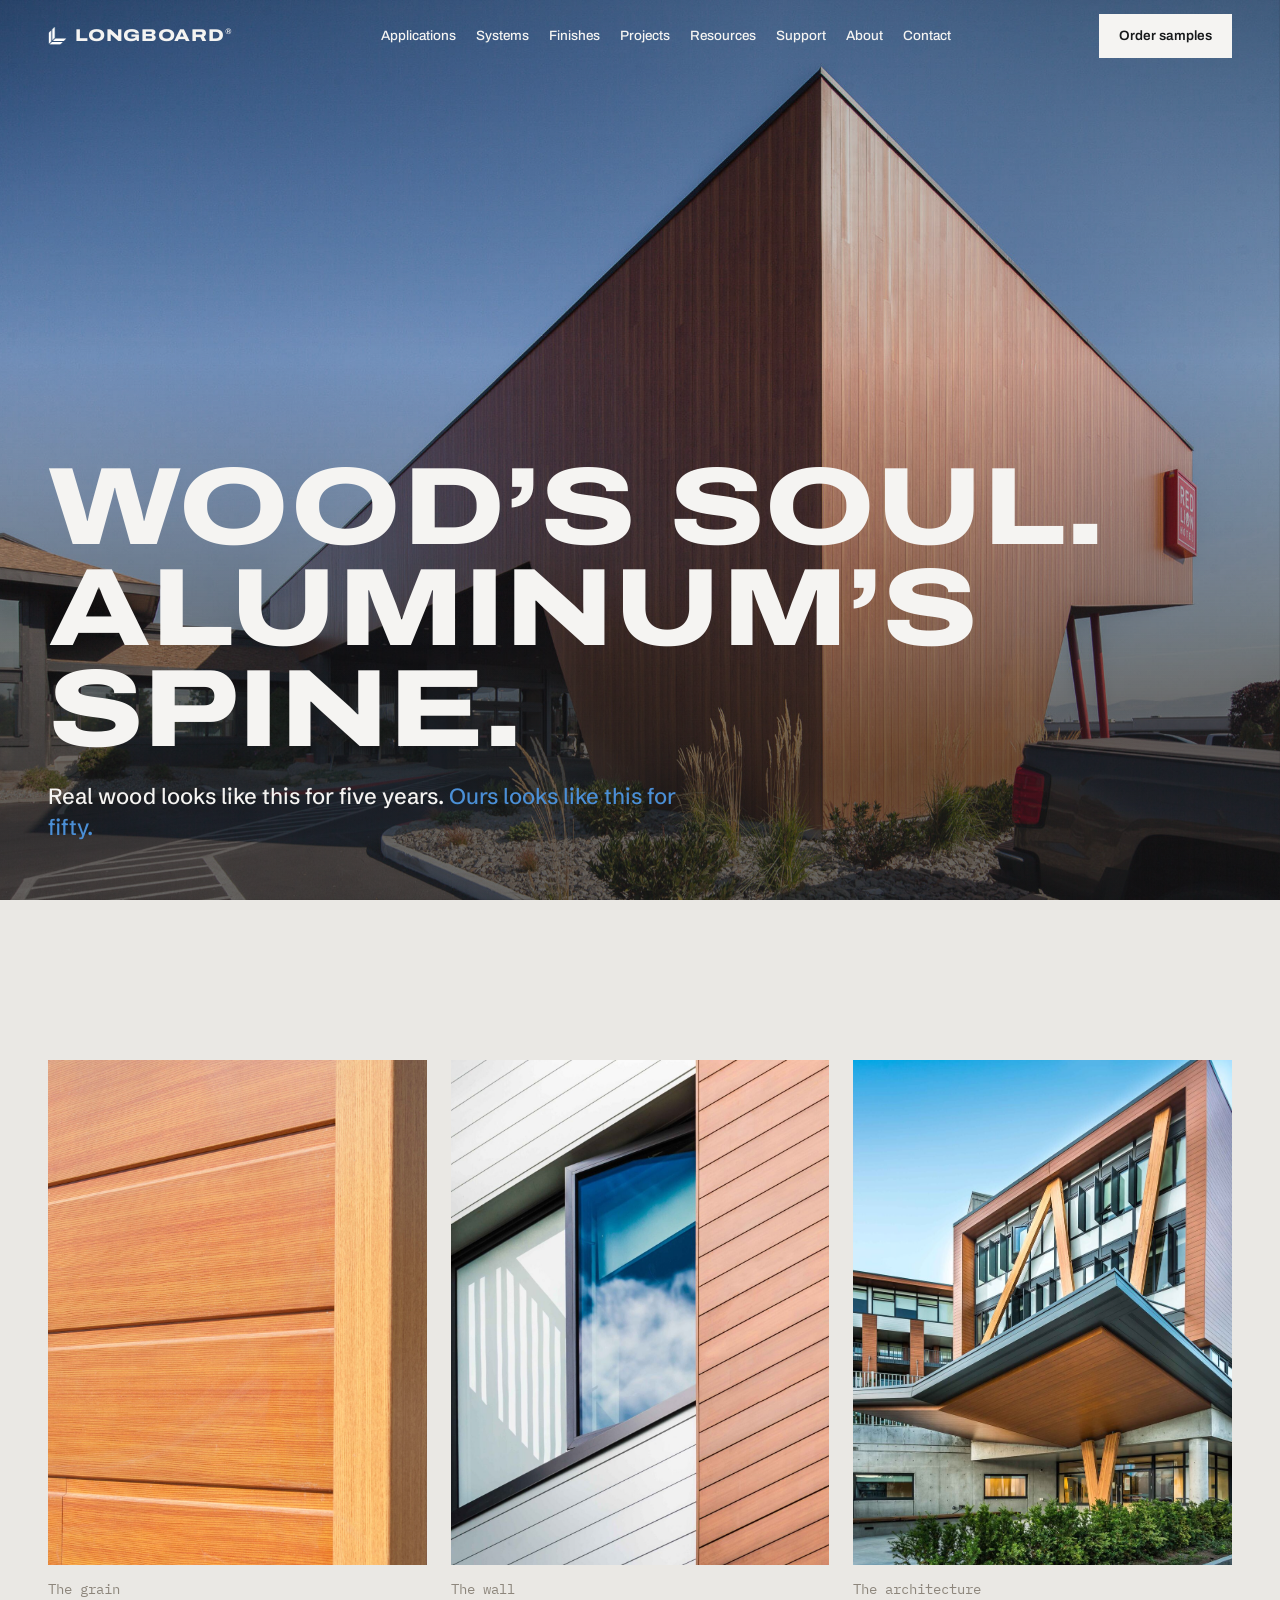
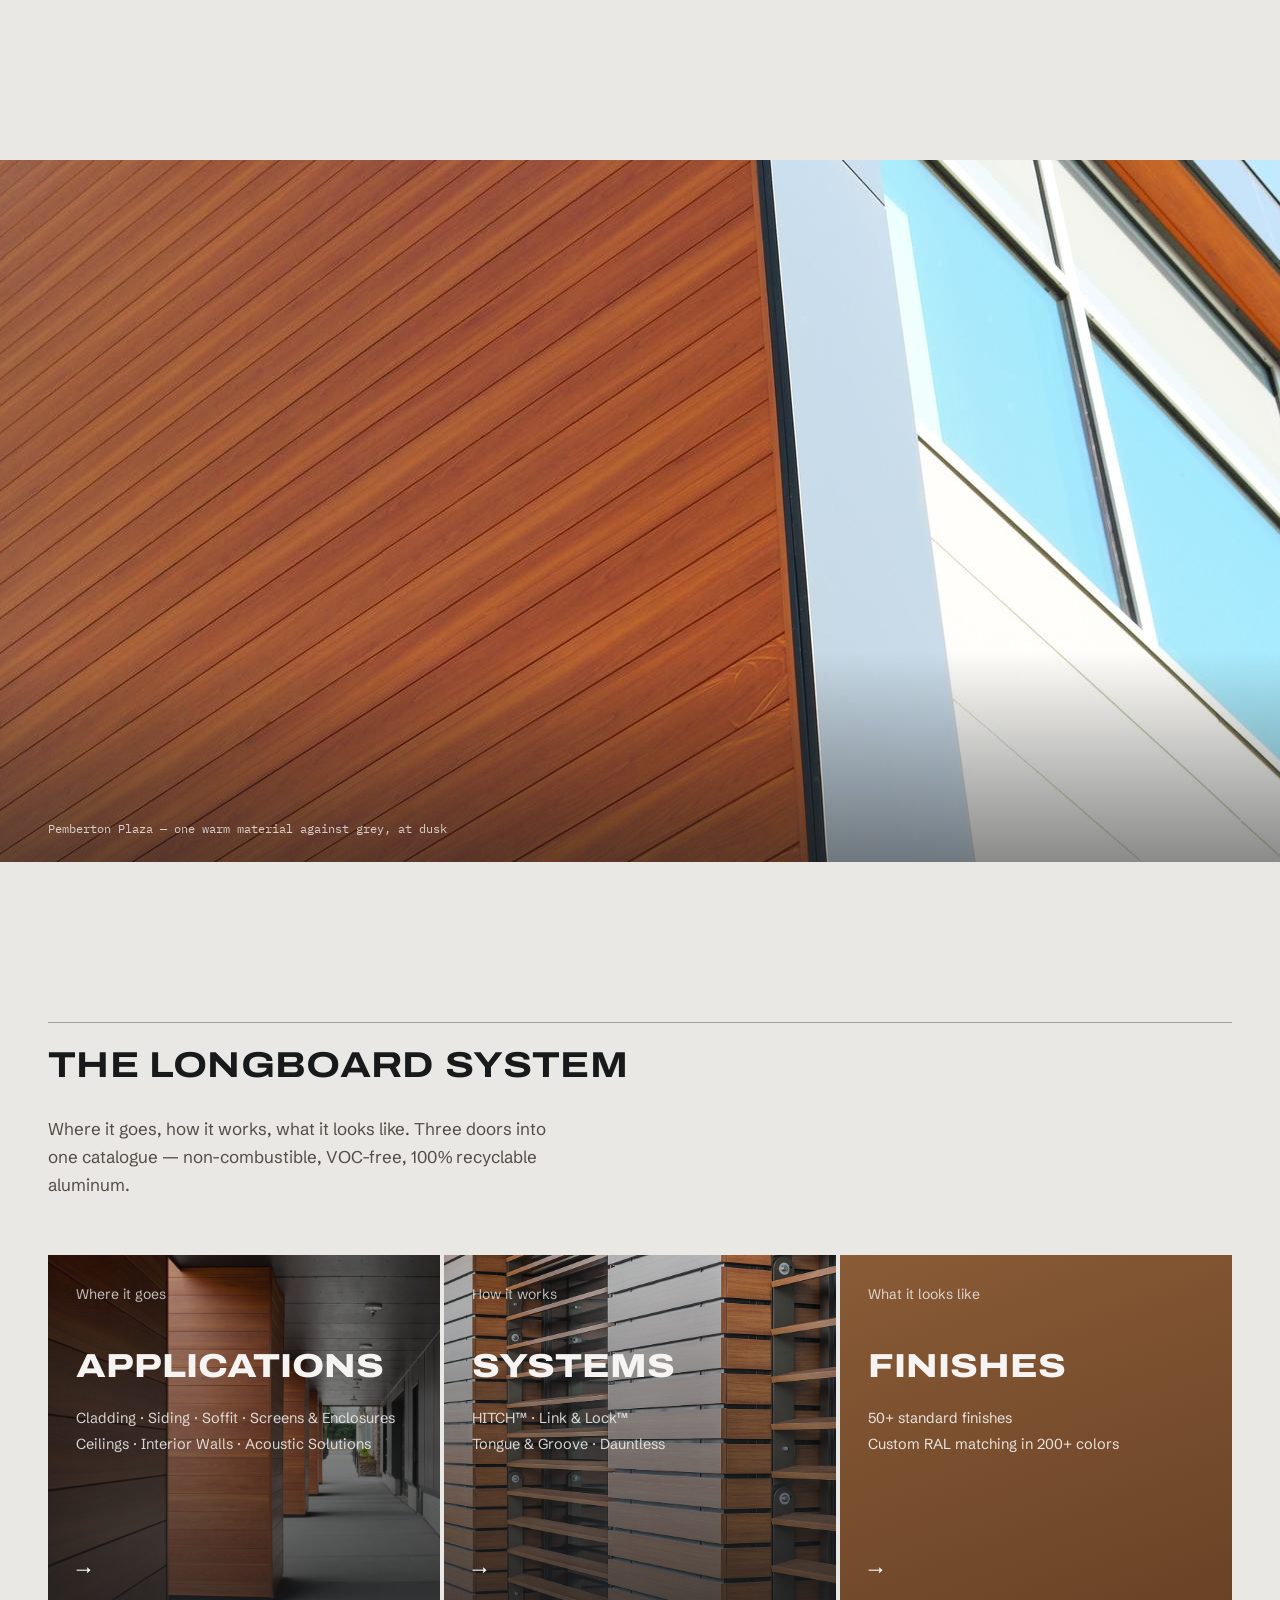
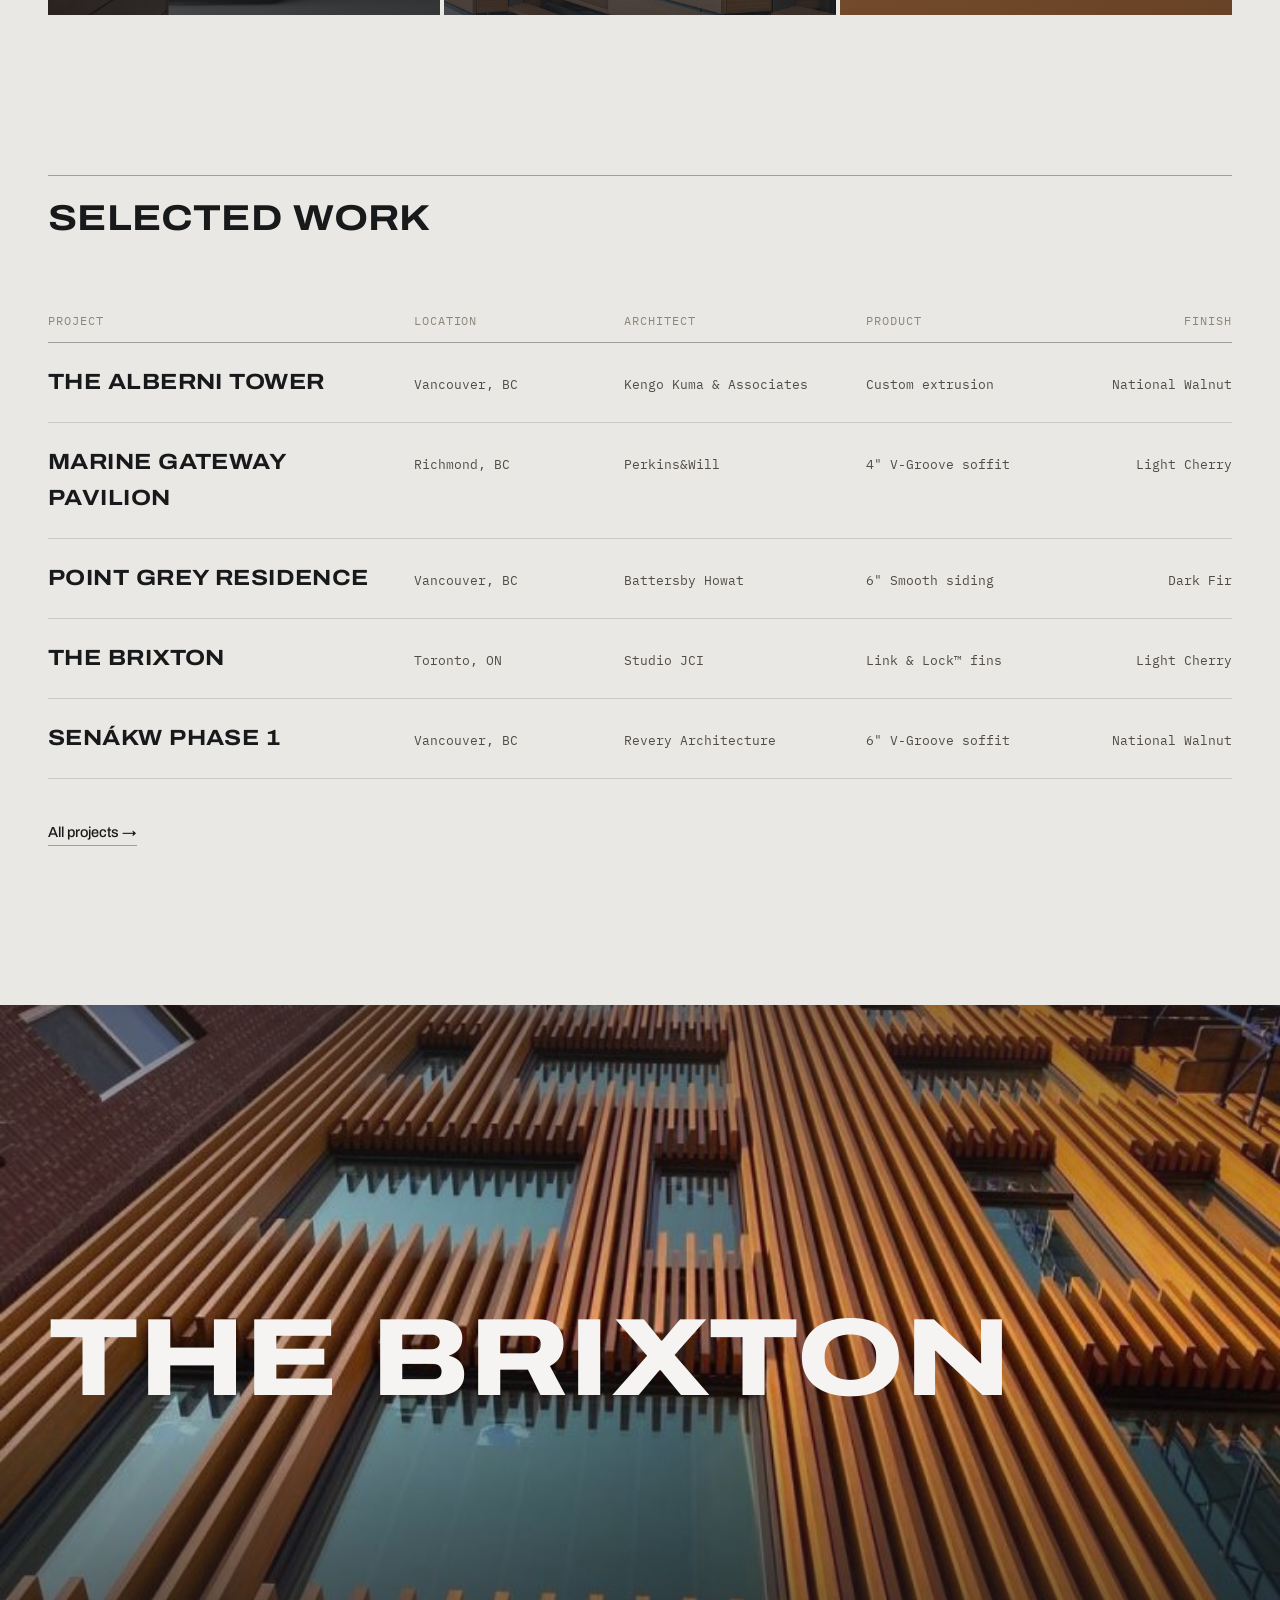
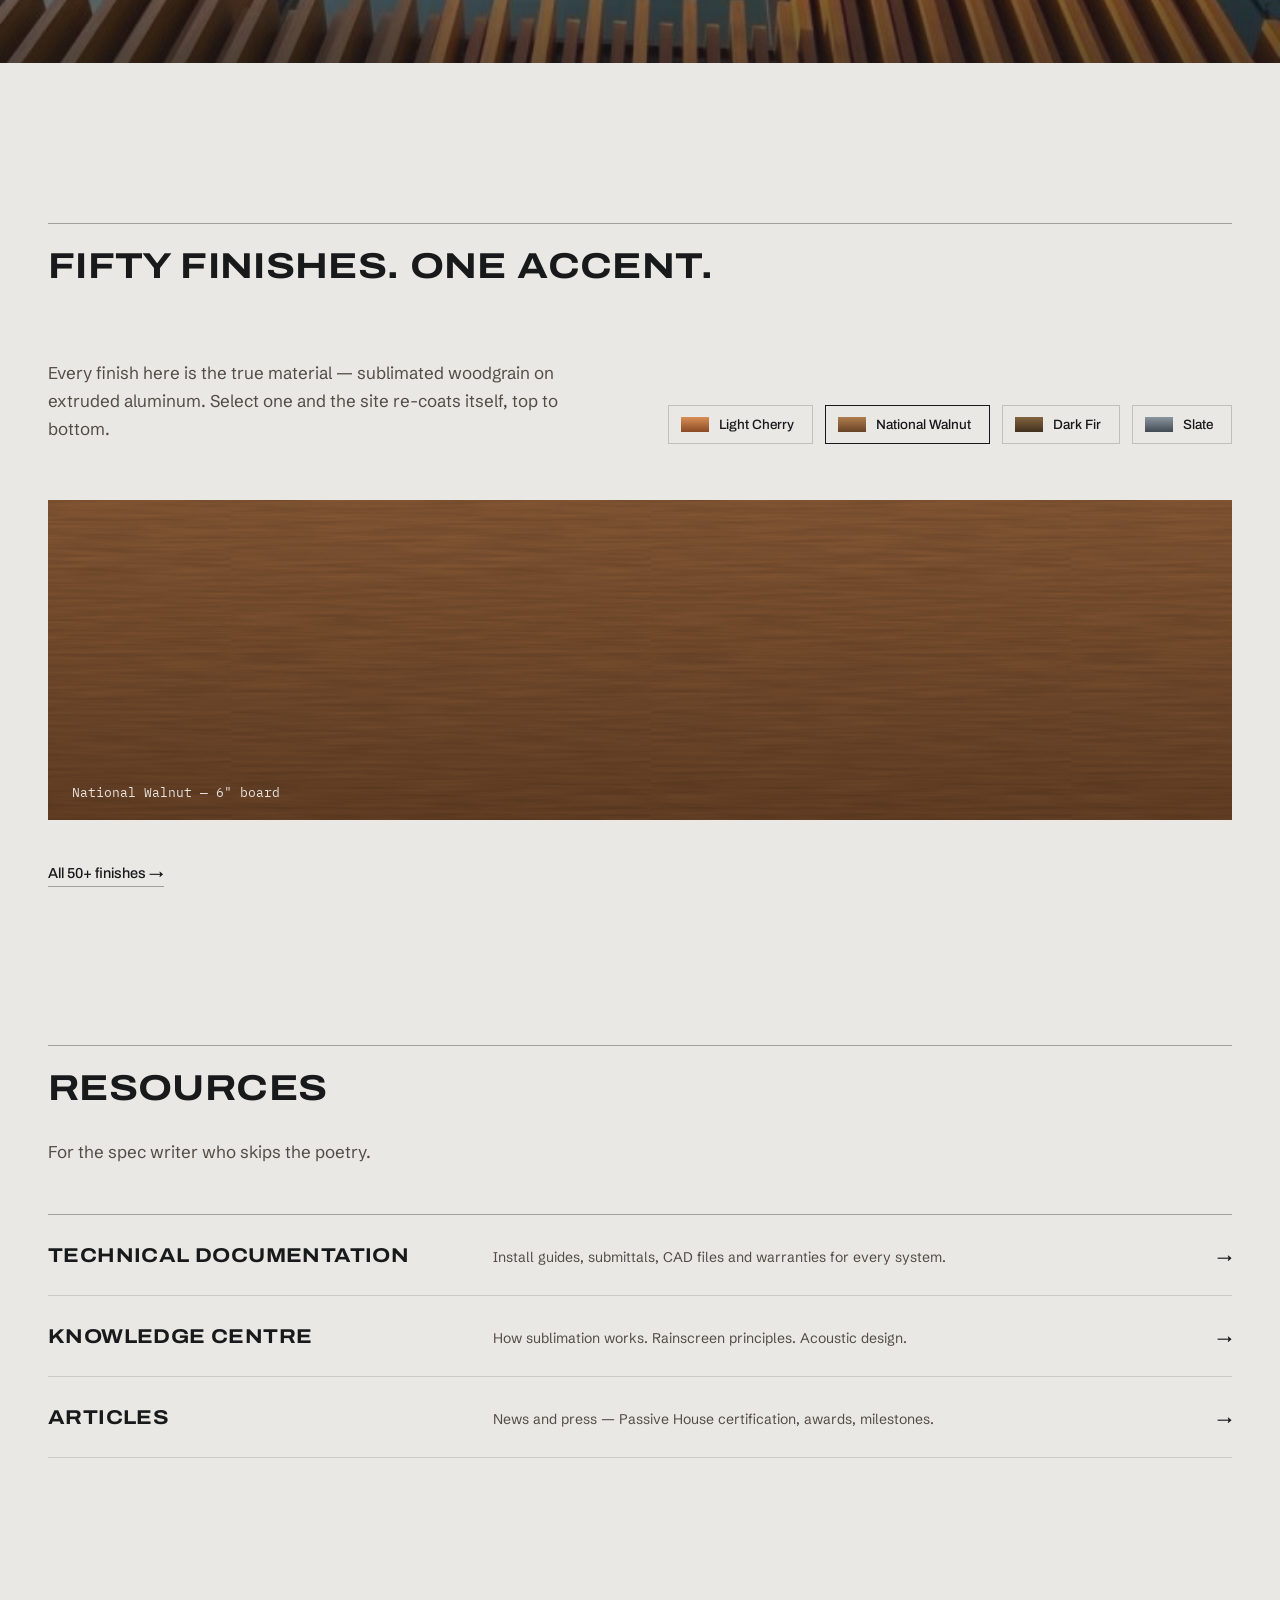
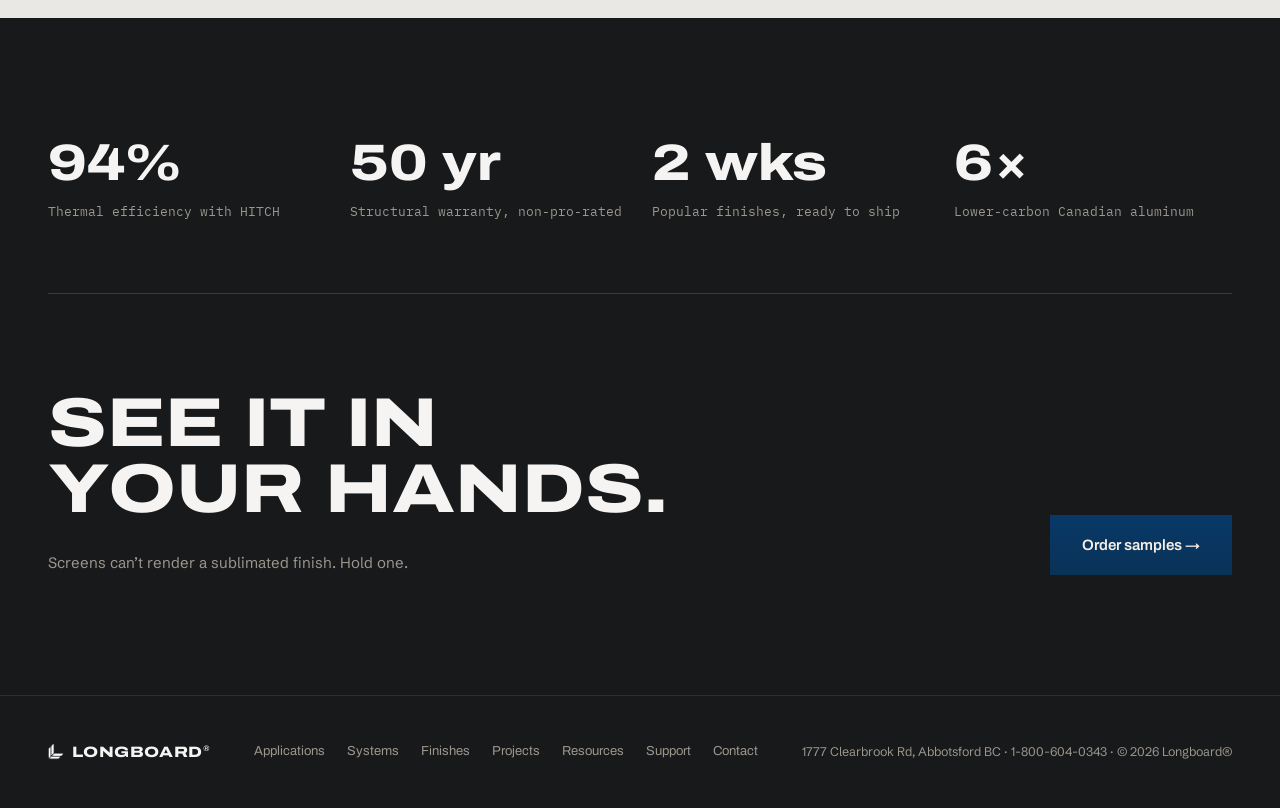
==== commit 620e70b6: "Navy for header CTA + hero highlight" ====
--- a/index.html
+++ b/index.html
@@ -90,7 +90,7 @@
         <span class="hero-line"><span style="animation-delay: 0.9s;">Wood&rsquo;s soul.</span></span>
         <span class="hero-line"><span style="animation-delay: 1.04s;">Aluminum&rsquo;s spine.</span></span>
       </h1>
-      <p class="hero-dek hero-fade" style="animation-delay: 1.2s;">Real wood looks like this for five years. <span style="color: #e2b98a;">Ours looks like this for fifty.</span></p>
+      <p class="hero-dek hero-fade" style="animation-delay: 1.2s;">Real wood looks like this for five years. <span style="color: var(--brand-navy-glow);">Ours looks like this for fifty.</span></p>
     </div>
   </section>
 
--- a/css/site.css
+++ b/css/site.css
@@ -179,7 +179,7 @@
   border-bottom-color: rgba(23, 25, 27, 0.12);
 }
 .site-header.is-solid .wordmark, .site-header.is-solid .site-nav a, .site-header.is-solid .nav-toggle { color: var(--ink); }
-.site-header.is-solid .header-cta { background: var(--ink); color: var(--primer); }
+.site-header.is-solid .header-cta { background: var(--brand-navy-deep); color: var(--primer); }
 .site-header.is-solid .mark { filter: none; }
 
 .mobile-nav {
